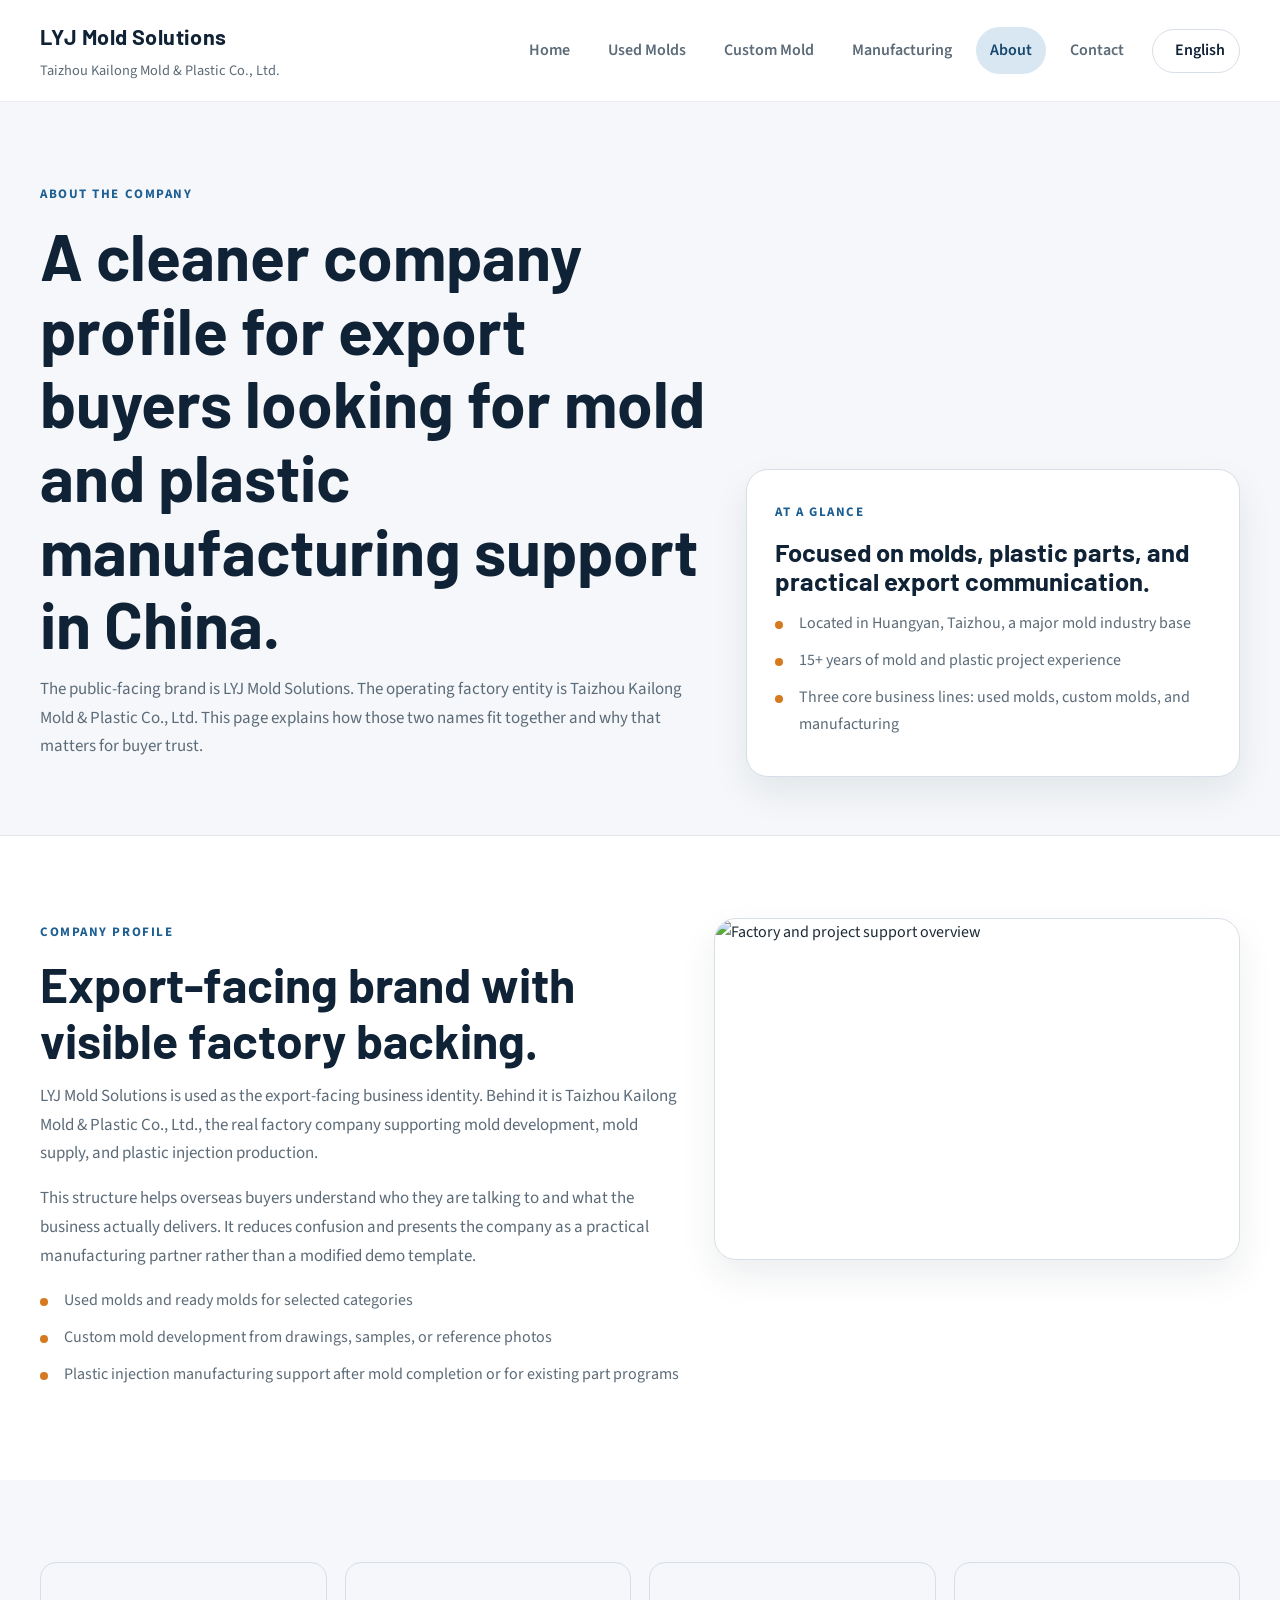
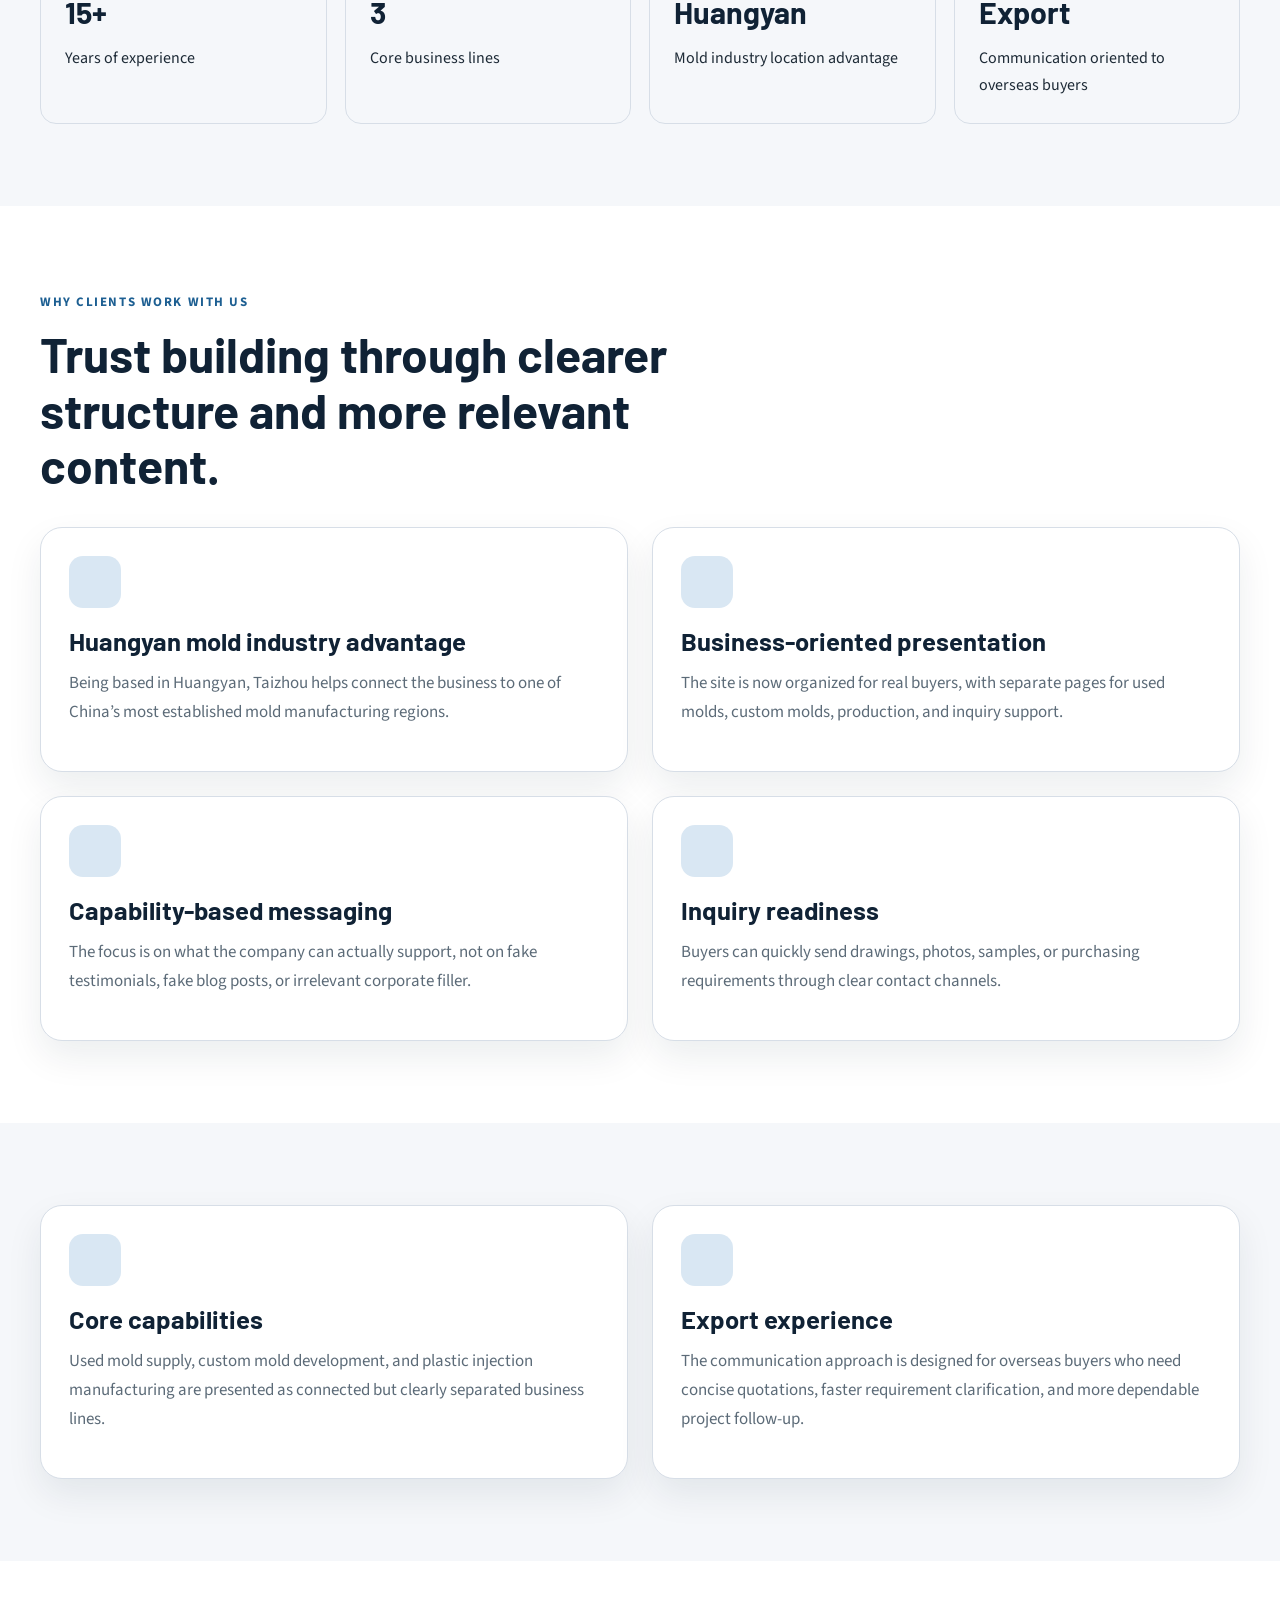
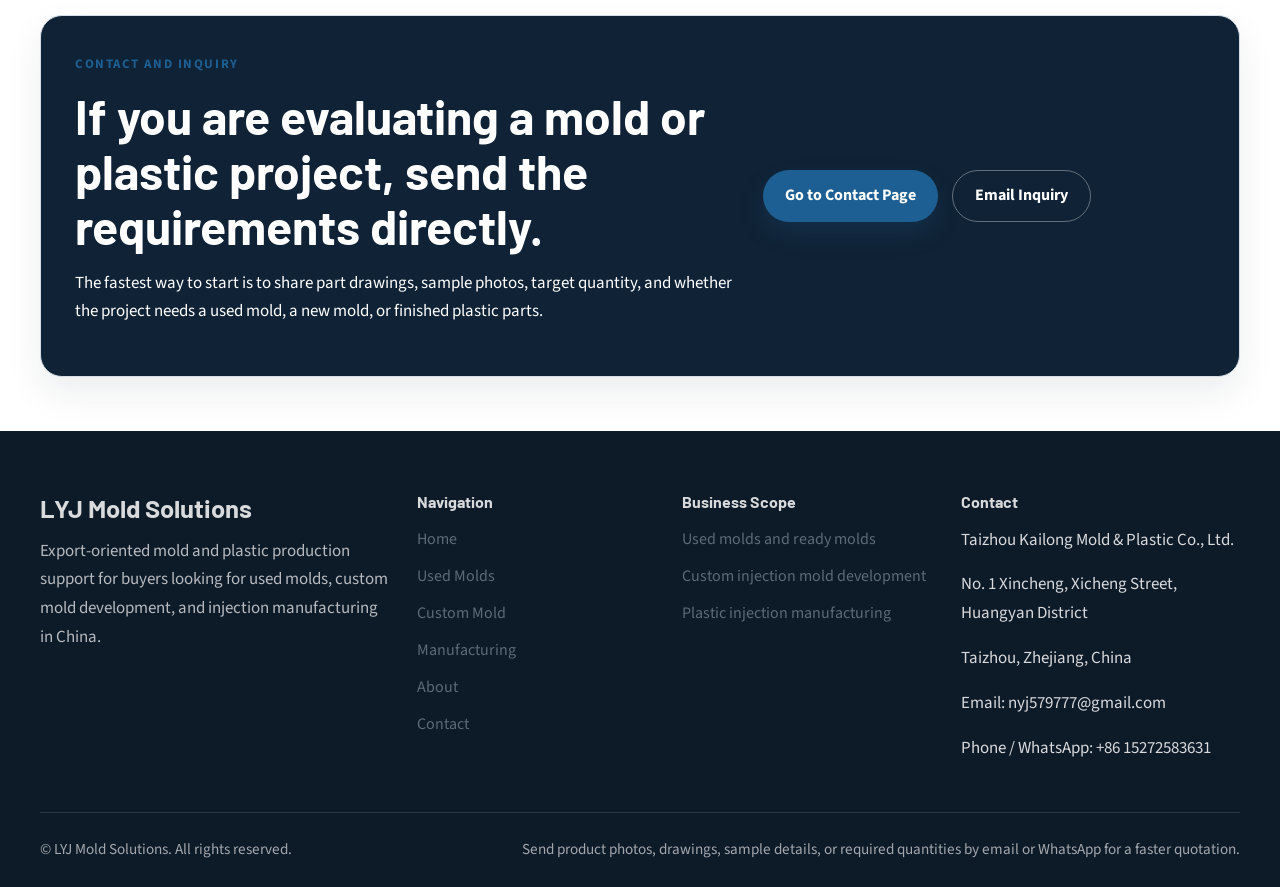
==== about.html @ 481f4b02 "fix after codex:" ====
<!DOCTYPE html>
<html lang="en">
<head>
<meta charset="utf-8">
<meta name="viewport" content="width=device-width, initial-scale=1.0">
<meta name="description" content="About LYJ Mold Solutions and Taizhou Kailong Mold & Plastic Co., Ltd., including factory background, Huangyan location advantage, and export project support.">
<link rel="icon" href="img/favicon.ico">
<link rel="stylesheet" href="css/font-awesome.css">
<link rel="stylesheet" href="css/site.css">
<title>About LYJ Mold Solutions | Factory Profile and Export Capability</title>
</head>
<body>
<div class="site-shell">
  <header class="site-header">
    <div class="site-container site-header__inner">
      <a class="brand" href="index.html">
        <span class="brand__title" data-i18n="brand_title">LYJ Mold Solutions</span>
        <span class="brand__subtitle" data-i18n="brand_subtitle">Taizhou Kailong Mold &amp; Plastic Co., Ltd.</span>
      </a>
      <div class="header-actions">
        <button class="nav-toggle" type="button" data-nav-toggle aria-label="Toggle navigation">
          <i class="fa fa-bars"></i>
        </button>
        <nav class="site-nav" data-nav>
          <a href="index.html" data-nav-link="home" data-i18n="nav_home">Home</a>
          <a href="used-molds.html" data-nav-link="used" data-i18n="nav_used">Used Molds</a>
          <a href="custom-mold.html" data-nav-link="custom" data-i18n="nav_custom">Custom Mold</a>
          <a href="manufacturing.html" data-nav-link="manufacturing" data-i18n="nav_manufacturing">Manufacturing</a>
          <a href="about.html" data-nav-link="about" data-i18n="nav_about">About</a>
          <a href="contact.html" data-nav-link="contact" data-i18n="nav_contact">Contact</a>
        </nav>
        <div class="lang-switcher" data-lang-switcher>
          <button class="lang-switcher__button" type="button" data-lang-button>
            <i class="fa fa-globe"></i>
            <span data-lang-current data-i18n="lang_label">English</span>
          </button>
          <ul class="lang-switcher__menu">
            <li><button type="button" data-set-lang="en" data-i18n="lang_en">English</button></li>
            <li><button type="button" data-set-lang="zh" data-i18n="lang_zh">中文</button></li>
          </ul>
        </div>
      </div>
    </div>
  </header>

  <main>
    <section class="page-hero">
      <div class="site-container page-hero__layout">
        <div>
          <span class="eyebrow" data-i18n="hero_eyebrow">About the company</span>
          <h1 data-i18n="hero_title">A cleaner company profile for export buyers looking for mold and plastic manufacturing support in China.</h1>
          <p data-i18n="hero_text">The public-facing brand is LYJ Mold Solutions. The operating factory entity is Taizhou Kailong Mold &amp; Plastic Co., Ltd. This page explains how those two names fit together and why that matters for buyer trust.</p>
        </div>
        <aside class="page-hero__card">
          <span class="eyebrow" data-i18n="hero_card_eyebrow">At a glance</span>
          <h3 data-i18n="hero_card_title">Focused on molds, plastic parts, and practical export communication.</h3>
          <ul class="detail-list">
            <li data-i18n="hero_card_item_1">Located in Huangyan, Taizhou, a major mold industry base</li>
            <li data-i18n="hero_card_item_2">15+ years of mold and plastic project experience</li>
            <li data-i18n="hero_card_item_3">Three core business lines: used molds, custom molds, and manufacturing</li>
          </ul>
        </aside>
      </div>
    </section>

    <section class="section">
      <div class="site-container">
        <div class="split-layout">
          <div>
            <span class="eyebrow" data-i18n="profile_eyebrow">Company profile</span>
            <h2 data-i18n="profile_title">Export-facing brand with visible factory backing.</h2>
            <p data-i18n="profile_text_1">LYJ Mold Solutions is used as the export-facing business identity. Behind it is Taizhou Kailong Mold &amp; Plastic Co., Ltd., the real factory company supporting mold development, mold supply, and plastic injection production.</p>
            <p data-i18n="profile_text_2">This structure helps overseas buyers understand who they are talking to and what the business actually delivers. It reduces confusion and presents the company as a practical manufacturing partner rather than a modified demo template.</p>
            <ul class="check-list">
              <li data-i18n="profile_item_1">Used molds and ready molds for selected categories</li>
              <li data-i18n="profile_item_2">Custom mold development from drawings, samples, or reference photos</li>
              <li data-i18n="profile_item_3">Plastic injection manufacturing support after mold completion or for existing part programs</li>
            </ul>
          </div>
          <div class="media-panel">
            <img src="img/slides/1.jpg" alt="Factory and project support overview">
          </div>
        </div>
      </div>
    </section>

    <section class="section section-surface">
      <div class="site-container">
        <div class="stats-strip">
          <div class="stat-card">
            <strong data-i18n="stat_1_value">15+</strong>
            <span data-i18n="stat_1_label">Years of experience</span>
          </div>
          <div class="stat-card">
            <strong data-i18n="stat_2_value">3</strong>
            <span data-i18n="stat_2_label">Core business lines</span>
          </div>
          <div class="stat-card">
            <strong data-i18n="stat_3_value">Huangyan</strong>
            <span data-i18n="stat_3_label">Mold industry location advantage</span>
          </div>
          <div class="stat-card">
            <strong data-i18n="stat_4_value">Export</strong>
            <span data-i18n="stat_4_label">Communication oriented to overseas buyers</span>
          </div>
        </div>
      </div>
    </section>

    <section class="section">
      <div class="site-container">
        <div class="section-header">
          <span class="eyebrow" data-i18n="trust_eyebrow">Why clients work with us</span>
          <h2 data-i18n="trust_title">Trust building through clearer structure and more relevant content.</h2>
        </div>
        <div class="card-grid card-grid--two">
          <article class="info-card">
            <div class="info-card__icon"><i class="fa fa-map-marker"></i></div>
            <h3 data-i18n="trust_card_1_title">Huangyan mold industry advantage</h3>
            <p data-i18n="trust_card_1_text">Being based in Huangyan, Taizhou helps connect the business to one of China’s most established mold manufacturing regions.</p>
          </article>
          <article class="info-card">
            <div class="info-card__icon"><i class="fa fa-briefcase"></i></div>
            <h3 data-i18n="trust_card_2_title">Business-oriented presentation</h3>
            <p data-i18n="trust_card_2_text">The site is now organized for real buyers, with separate pages for used molds, custom molds, production, and inquiry support.</p>
          </article>
          <article class="info-card">
            <div class="info-card__icon"><i class="fa fa-check-circle-o"></i></div>
            <h3 data-i18n="trust_card_3_title">Capability-based messaging</h3>
            <p data-i18n="trust_card_3_text">The focus is on what the company can actually support, not on fake testimonials, fake blog posts, or irrelevant corporate filler.</p>
          </article>
          <article class="info-card">
            <div class="info-card__icon"><i class="fa fa-envelope-o"></i></div>
            <h3 data-i18n="trust_card_4_title">Inquiry readiness</h3>
            <p data-i18n="trust_card_4_text">Buyers can quickly send drawings, photos, samples, or purchasing requirements through clear contact channels.</p>
          </article>
        </div>
      </div>
    </section>

    <section class="section section-surface">
      <div class="site-container">
        <div class="card-grid card-grid--two">
          <article class="feature-card">
            <div class="feature-card__icon"><i class="fa fa-cubes"></i></div>
            <h3 data-i18n="capability_card_1_title">Core capabilities</h3>
            <p data-i18n="capability_card_1_text">Used mold supply, custom mold development, and plastic injection manufacturing are presented as connected but clearly separated business lines.</p>
          </article>
          <article class="feature-card">
            <div class="feature-card__icon"><i class="fa fa-globe"></i></div>
            <h3 data-i18n="capability_card_2_title">Export experience</h3>
            <p data-i18n="capability_card_2_text">The communication approach is designed for overseas buyers who need concise quotations, faster requirement clarification, and more dependable project follow-up.</p>
          </article>
        </div>
      </div>
    </section>

    <section class="section section-tight">
      <div class="site-container">
        <div class="cta-band">
          <div>
            <span class="eyebrow" data-i18n="cta_eyebrow">Contact and inquiry</span>
            <h2 data-i18n="cta_title">If you are evaluating a mold or plastic project, send the requirements directly.</h2>
            <p data-i18n="cta_text">The fastest way to start is to share part drawings, sample photos, target quantity, and whether the project needs a used mold, a new mold, or finished plastic parts.</p>
          </div>
          <div>
            <div class="button-row">
              <a class="btn-main" href="contact.html" data-i18n="cta_button_main">Go to Contact Page</a>
              <a class="btn-secondary" href="mailto:nyj579777@gmail.com" data-i18n="cta_button_secondary">Email Inquiry</a>
            </div>
          </div>
        </div>
      </div>
    </section>
  </main>

  <footer class="footer">
    <div class="site-container">
      <div class="footer-grid">
        <div class="footer-brand">
          <h3 data-i18n="brand_title">LYJ Mold Solutions</h3>
          <p data-i18n="footer_brand_text">Export-oriented mold and plastic production support for buyers looking for used molds, custom mold development, and injection manufacturing in China.</p>
        </div>
        <div>
          <h4 data-i18n="footer_nav_title">Navigation</h4>
          <ul class="footer-links">
            <li><a href="index.html" data-i18n="nav_home">Home</a></li>
            <li><a href="used-molds.html" data-i18n="nav_used">Used Molds</a></li>
            <li><a href="custom-mold.html" data-i18n="nav_custom">Custom Mold</a></li>
            <li><a href="manufacturing.html" data-i18n="nav_manufacturing">Manufacturing</a></li>
            <li><a href="about.html" data-i18n="nav_about">About</a></li>
            <li><a href="contact.html" data-i18n="nav_contact">Contact</a></li>
          </ul>
        </div>
        <div>
          <h4 data-i18n="footer_scope_title">Business Scope</h4>
          <ul class="footer-links">
            <li data-i18n="footer_scope_1">Used molds and ready molds</li>
            <li data-i18n="footer_scope_2">Custom injection mold development</li>
            <li data-i18n="footer_scope_3">Plastic injection manufacturing</li>
          </ul>
        </div>
        <div>
          <h4 data-i18n="footer_contact_title">Contact</h4>
          <p data-i18n="footer_company_name">Taizhou Kailong Mold &amp; Plastic Co., Ltd.</p>
          <p data-i18n="footer_address_line1">No. 1 Xincheng, Xicheng Street, Huangyan District</p>
          <p data-i18n="footer_address_line2">Taizhou, Zhejiang, China</p>
          <p><span data-i18n="footer_email_label">Email</span>: <a href="mailto:nyj579777@gmail.com">nyj579777@gmail.com</a></p>
          <p><span data-i18n="footer_phone_label">Phone / WhatsApp</span>: <a href="https://wa.me/8615272583631" target="_blank" rel="noopener">+86 15272583631</a></p>
        </div>
      </div>
      <div class="footer-bar">
        <div data-i18n="footer_copy">© LYJ Mold Solutions. All rights reserved.</div>
        <div data-i18n="footer_action_text">Send product photos, drawings, sample details, or required quantities by email or WhatsApp for a faster quotation.</div>
      </div>
    </div>
  </footer>
</div>

<script>
window.sitePage = "about";
window.pageMeta = {
  en: {
    title: "About LYJ Mold Solutions | Factory Profile and Export Capability",
    description: "About LYJ Mold Solutions and Taizhou Kailong Mold & Plastic Co., Ltd., including factory background, Huangyan location advantage, and export project support."
  },
  zh: {
    title: "关于 LYJ Mold Solutions | 工厂背景与出口能力",
    description: "了解 LYJ Mold Solutions 与台州凯隆模具塑料有限公司，包括工厂背景、黄岩区位优势与出口项目支持。"
  }
};
window.pageTranslations = {
  en: {
    hero_eyebrow: "About the company",
    hero_title: "A cleaner company profile for export buyers looking for mold and plastic manufacturing support in China.",
    hero_text: "The public-facing brand is LYJ Mold Solutions. The operating factory entity is Taizhou Kailong Mold & Plastic Co., Ltd. This page explains how those two names fit together and why that matters for buyer trust.",
    hero_card_eyebrow: "At a glance",
    hero_card_title: "Focused on molds, plastic parts, and practical export communication.",
    hero_card_item_1: "Located in Huangyan, Taizhou, a major mold industry base",
    hero_card_item_2: "15+ years of mold and plastic project experience",
    hero_card_item_3: "Three core business lines: used molds, custom molds, and manufacturing",
    profile_eyebrow: "Company profile",
    profile_title: "Export-facing brand with visible factory backing.",
    profile_text_1: "LYJ Mold Solutions is used as the export-facing business identity. Behind it is Taizhou Kailong Mold & Plastic Co., Ltd., the real factory company supporting mold development, mold supply, and plastic injection production.",
    profile_text_2: "This structure helps overseas buyers understand who they are talking to and what the business actually delivers. It reduces confusion and presents the company as a practical manufacturing partner rather than a modified demo template.",
    profile_item_1: "Used molds and ready molds for selected categories",
    profile_item_2: "Custom mold development from drawings, samples, or reference photos",
    profile_item_3: "Plastic injection manufacturing support after mold completion or for existing part programs",
    stat_1_value: "15+",
    stat_1_label: "Years of experience",
    stat_2_value: "3",
    stat_2_label: "Core business lines",
    stat_3_value: "Huangyan",
    stat_3_label: "Mold industry location advantage",
    stat_4_value: "Export",
    stat_4_label: "Communication oriented to overseas buyers",
    trust_eyebrow: "Why clients work with us",
    trust_title: "Trust building through clearer structure and more relevant content.",
    trust_card_1_title: "Huangyan mold industry advantage",
    trust_card_1_text: "Being based in Huangyan, Taizhou helps connect the business to one of China’s most established mold manufacturing regions.",
    trust_card_2_title: "Business-oriented presentation",
    trust_card_2_text: "The site is now organized for real buyers, with separate pages for used molds, custom molds, production, and inquiry support.",
    trust_card_3_title: "Capability-based messaging",
    trust_card_3_text: "The focus is on what the company can actually support, not on fake testimonials, fake blog posts, or irrelevant corporate filler.",
    trust_card_4_title: "Inquiry readiness",
    trust_card_4_text: "Buyers can quickly send drawings, photos, samples, or purchasing requirements through clear contact channels.",
    capability_card_1_title: "Core capabilities",
    capability_card_1_text: "Used mold supply, custom mold development, and plastic injection manufacturing are presented as connected but clearly separated business lines.",
    capability_card_2_title: "Export experience",
    capability_card_2_text: "The communication approach is designed for overseas buyers who need concise quotations, faster requirement clarification, and more dependable project follow-up.",
    cta_eyebrow: "Contact and inquiry",
    cta_title: "If you are evaluating a mold or plastic project, send the requirements directly.",
    cta_text: "The fastest way to start is to share part drawings, sample photos, target quantity, and whether the project needs a used mold, a new mold, or finished plastic parts.",
    cta_button_main: "Go to Contact Page",
    cta_button_secondary: "Email Inquiry"
  },
  zh: {
    hero_eyebrow: "关于公司",
    hero_title: "面向寻找中国模具与塑料制造合作方的海外买家，提供更清晰可信的公司介绍。",
    hero_text: "对外展示品牌为 LYJ Mold Solutions，实际工厂实体为台州凯隆模具塑料有限公司。本页说明两者之间的关系，以及这对买家信任意味着什么。",
    hero_card_eyebrow: "快速了解",
    hero_card_title: "专注模具、塑料件与务实的出口沟通。",
    hero_card_item_1: "位于台州黄岩，属于中国重要模具产业基地",
    hero_card_item_2: "拥有 15 年以上模具与塑料项目经验",
    hero_card_item_3: "三条核心业务线：二手模具、定制模具与注塑生产",
    profile_eyebrow: "公司概况",
    profile_title: "面向出口客户的品牌表达，背后有清晰工厂支撑。",
    profile_text_1: "LYJ Mold Solutions 作为面向海外客户的业务品牌使用，背后由台州凯隆模具塑料有限公司提供实际工厂支持，覆盖模具开发、模具供应与塑料注塑生产。",
    profile_text_2: "这样的结构有助于海外客户明确沟通对象和实际交付能力，减少混乱，也让公司更像务实制造合作方，而不是修改后的旧模板网站。",
    profile_item_1: "可提供部分分类的二手模具与现成模具",
    profile_item_2: "支持根据图纸、样品或参考图片开发定制模具",
    profile_item_3: "支持模具完成后的注塑生产，或现有塑料件项目生产协作",
    stat_1_value: "15+",
    stat_1_label: "行业经验",
    stat_2_value: "3",
    stat_2_label: "核心业务线",
    stat_3_value: "黄岩",
    stat_3_label: "模具产业区位优势",
    stat_4_value: "出口",
    stat_4_label: "面向海外买家的沟通方式",
    trust_eyebrow: "客户合作原因",
    trust_title: "通过更清晰的结构与更相关的内容建立信任。",
    trust_card_1_title: "黄岩模具产业优势",
    trust_card_1_text: "位于台州黄岩，有助于依托中国成熟模具产业资源开展项目。",
    trust_card_2_title: "更符合商务需求的网站结构",
    trust_card_2_text: "网站已按真实买家需求重组，分别展示二手模具、定制模具、生产支持和询盘方式。",
    trust_card_3_title: "围绕能力表达",
    trust_card_3_text: "重点展示公司真实可支持的内容，不再使用虚假评价、假新闻或无关模板信息。",
    trust_card_4_title: "便于直接询盘",
    trust_card_4_text: "买家可以通过清晰联系方式直接发送图纸、图片、样品或采购要求。",
    capability_card_1_title: "核心能力",
    capability_card_1_text: "二手模具供应、定制模具开发和塑料注塑生产三条业务线既相关联，又有明确区分。",
    capability_card_2_title: "出口项目经验",
    capability_card_2_text: "沟通方式更适合需要简洁报价、快速确认需求和持续跟进的海外买家。",
    cta_eyebrow: "联系与询盘",
    cta_title: "如果您正在评估模具或塑料项目，可直接发送需求。",
    cta_text: "最快的开始方式是发送产品图纸、样品图片、目标数量，以及您需要的是二手模具、新模具还是成品塑料件。",
    cta_button_main: "进入联系页面",
    cta_button_secondary: "邮件询盘"
  }
};
</script>
<script src="js/site.js"></script>
</body>
</html>
---- css/site.css ----
@import url('https://fonts.googleapis.com/css2?family=Barlow:wght@500;600;700&family=Source+Sans+3:wght@400;500;600&display=swap');

:root {
  --bg: #ffffff;
  --surface: #f5f7fa;
  --surface-strong: #e9eef4;
  --border: #d7dee7;
  --text: #1d2a36;
  --muted: #5c6b78;
  --heading: #102235;
  --accent: #1d5f92;
  --accent-dark: #15466b;
  --accent-soft: #d9e7f3;
  --warning: #d67a1f;
  --shadow: 0 16px 36px rgba(16, 34, 53, 0.08);
  --radius-lg: 22px;
  --radius-md: 16px;
  --radius-sm: 10px;
  --container: 1200px;
  --section-space: 82px;
}

*,
*::before,
*::after {
  box-sizing: border-box;
}

html {
  scroll-behavior: smooth;
}

body {
  margin: 0;
  font-family: "Source Sans 3", "Segoe UI", sans-serif;
  color: var(--text);
  background: var(--bg);
  line-height: 1.7;
}

img {
  max-width: 100%;
  display: block;
}

a {
  color: inherit;
  text-decoration: none;
}

button,
input,
textarea {
  font: inherit;
}

.site-shell {
  min-height: 100vh;
}

.site-container {
  width: min(calc(100% - 40px), var(--container));
  margin: 0 auto;
}

.section {
  padding: var(--section-space) 0;
}

.section-tight {
  padding: 54px 0;
}

.section-surface {
  background: var(--surface);
}

.section-header {
  max-width: 700px;
  margin-bottom: 34px;
}

.eyebrow {
  display: inline-block;
  margin-bottom: 14px;
  color: var(--accent);
  font-size: 13px;
  font-weight: 700;
  letter-spacing: 0.12em;
  text-transform: uppercase;
}

h1,
h2,
h3,
h4 {
  margin: 0 0 14px;
  font-family: "Barlow", "Segoe UI", sans-serif;
  color: var(--heading);
  line-height: 1.15;
}

h1 {
  font-size: clamp(2.5rem, 5vw, 4.4rem);
}

h2 {
  font-size: clamp(2rem, 4vw, 3rem);
}

h3 {
  font-size: clamp(1.35rem, 2vw, 1.8rem);
}

p {
  margin: 0 0 16px;
  color: var(--muted);
  font-size: 1.06rem;
}

ul,
ol {
  margin: 0;
  padding-left: 20px;
  color: var(--muted);
}

.site-header {
  position: sticky;
  top: 0;
  z-index: 40;
  background: rgba(255, 255, 255, 0.96);
  border-bottom: 1px solid rgba(16, 34, 53, 0.08);
  backdrop-filter: blur(12px);
}

.site-header__inner {
  display: flex;
  align-items: center;
  justify-content: space-between;
  gap: 24px;
  padding: 18px 0;
}

.brand {
  display: flex;
  flex-direction: column;
  gap: 4px;
  min-width: 0;
}

.brand__title {
  font-family: "Barlow", "Segoe UI", sans-serif;
  color: var(--heading);
  font-size: 1.35rem;
  font-weight: 700;
  letter-spacing: 0.02em;
}

.brand__subtitle {
  color: var(--muted);
  font-size: 0.9rem;
}

.header-actions {
  display: flex;
  align-items: center;
  gap: 14px;
  flex-wrap: wrap;
}

.nav-toggle {
  display: none;
  align-items: center;
  justify-content: center;
  width: 46px;
  height: 46px;
  border: 1px solid var(--border);
  border-radius: 50%;
  background: #fff;
  color: var(--heading);
}

.site-nav {
  display: flex;
  align-items: center;
  gap: 10px;
  flex-wrap: wrap;
  justify-content: flex-end;
}

.site-nav a {
  padding: 10px 14px;
  border-radius: 999px;
  color: var(--muted);
  font-weight: 600;
  transition: color 0.2s ease, background 0.2s ease;
}

.site-nav a:hover,
.site-nav a.is-active {
  background: var(--accent-soft);
  color: var(--accent-dark);
}

.lang-switcher {
  position: relative;
}

.lang-switcher__button {
  display: inline-flex;
  align-items: center;
  gap: 8px;
  height: 44px;
  padding: 0 14px;
  border: 1px solid var(--border);
  border-radius: 999px;
  background: #fff;
  color: var(--heading);
  font-weight: 600;
}

.lang-switcher__menu {
  position: absolute;
  top: calc(100% + 10px);
  right: 0;
  min-width: 140px;
  padding: 10px;
  margin: 0;
  list-style: none;
  background: #fff;
  border: 1px solid var(--border);
  border-radius: 14px;
  box-shadow: var(--shadow);
  display: none;
}

.lang-switcher.is-open .lang-switcher__menu {
  display: block;
}

.lang-switcher__menu button {
  width: 100%;
  padding: 10px 12px;
  border: 0;
  border-radius: 10px;
  background: transparent;
  text-align: left;
  color: var(--muted);
}

.lang-switcher__menu button:hover {
  background: var(--surface);
  color: var(--heading);
}

.button-row {
  display: flex;
  flex-wrap: wrap;
  gap: 14px;
}

.btn-main,
.btn-secondary,
.btn-text {
  display: inline-flex;
  align-items: center;
  justify-content: center;
  gap: 10px;
  min-height: 52px;
  padding: 0 22px;
  border-radius: 999px;
  font-weight: 700;
  transition: transform 0.18s ease, box-shadow 0.18s ease, background 0.18s ease, color 0.18s ease;
}

.btn-main {
  background: var(--accent);
  color: #fff;
  box-shadow: 0 12px 24px rgba(29, 95, 146, 0.2);
}

.btn-main:hover {
  background: var(--accent-dark);
  color: #fff;
  transform: translateY(-1px);
}

.btn-secondary {
  border: 1px solid var(--border);
  background: #fff;
  color: var(--heading);
}

.btn-secondary:hover {
  border-color: var(--accent);
  color: var(--accent);
}

.btn-text {
  padding-left: 0;
  padding-right: 0;
  min-height: auto;
  color: var(--accent);
}

.hero {
  padding: 90px 0 82px;
  border-bottom: 1px solid rgba(16, 34, 53, 0.08);
}

.hero--image {
  position: relative;
  background: url("../img/slides/2.jpg") center/cover no-repeat;
  color: #fff;
}

.hero--image::before {
  content: "";
  position: absolute;
  inset: 0;
  background: rgba(16, 34, 53, 0.58);
}

.hero--image > .site-container {
  position: relative;
  z-index: 1;
}

.hero--image h1,
.hero--image p,
.hero--image .hero-stat strong,
.hero--image .hero-stat span {
  color: #fff;
}

.hero-grid {
  display: grid;
  grid-template-columns: minmax(0, 1.3fr) minmax(320px, 0.85fr);
  gap: 42px;
  align-items: center;
}

.hero-copy p {
  max-width: 660px;
  font-size: 1.15rem;
}

.hero-panel {
  padding: 28px;
  border-radius: var(--radius-lg);
  background: rgba(255, 255, 255, 0.94);
  color: var(--text);
  box-shadow: var(--shadow);
}

.hero--image .hero-panel p,
.hero--image .hero-panel li,
.hero--image .hero-panel strong,
.hero--image .hero-panel h3 {
  color: var(--text);
}

.hero-stat-grid {
  display: grid;
  grid-template-columns: repeat(3, minmax(0, 1fr));
  gap: 14px;
  margin-top: 28px;
}

.hero-stat {
  padding: 18px;
  border: 1px solid rgba(255, 255, 255, 0.18);
  border-radius: var(--radius-md);
  background: rgba(255, 255, 255, 0.08);
}

.hero-stat strong {
  display: block;
  margin-bottom: 4px;
  font-family: "Barlow", "Segoe UI", sans-serif;
  font-size: 1.55rem;
}

.hero-stat span {
  font-size: 0.95rem;
}

.page-hero {
  padding: 78px 0 58px;
  background: var(--surface);
  border-bottom: 1px solid rgba(16, 34, 53, 0.08);
}

.page-hero__layout {
  display: grid;
  grid-template-columns: minmax(0, 1.15fr) minmax(300px, 0.85fr);
  gap: 38px;
  align-items: end;
}

.page-hero__card {
  padding: 28px;
  border: 1px solid var(--border);
  border-radius: var(--radius-lg);
  background: #fff;
  box-shadow: var(--shadow);
}

.page-hero__card ul {
  margin-top: 14px;
}

.card-grid {
  display: grid;
  gap: 24px;
}

.card-grid--three {
  grid-template-columns: repeat(3, minmax(0, 1fr));
}

.card-grid--two {
  grid-template-columns: repeat(2, minmax(0, 1fr));
}

.info-card,
.feature-card,
.contact-card,
.mini-card,
.category-card,
.gallery-card,
.cta-band,
.timeline-card {
  border: 1px solid var(--border);
  border-radius: var(--radius-lg);
  background: #fff;
  box-shadow: var(--shadow);
}

.info-card,
.feature-card,
.contact-card,
.mini-card,
.timeline-card {
  padding: 28px;
}

.category-card {
  padding: 24px;
}

.gallery-card {
  overflow: hidden;
}

.gallery-card img {
  width: 100%;
  aspect-ratio: 4 / 3;
  object-fit: cover;
}

.gallery-card__body {
  padding: 18px 20px 20px;
}

.info-card__icon,
.feature-card__icon,
.contact-card__icon,
.mini-card__icon {
  display: inline-flex;
  align-items: center;
  justify-content: center;
  width: 52px;
  height: 52px;
  margin-bottom: 18px;
  border-radius: 14px;
  background: var(--accent-soft);
  color: var(--accent);
  font-size: 1.2rem;
}

.kicker-list,
.check-list,
.detail-list,
.contact-list {
  list-style: none;
  padding: 0;
}

.kicker-list li,
.check-list li,
.detail-list li,
.contact-list li {
  position: relative;
  padding-left: 24px;
  margin-bottom: 10px;
}

.kicker-list li::before,
.check-list li::before,
.detail-list li::before,
.contact-list li::before {
  content: "";
  position: absolute;
  left: 0;
  top: 11px;
  width: 8px;
  height: 8px;
  border-radius: 50%;
  background: var(--warning);
}

.split-layout {
  display: grid;
  grid-template-columns: minmax(0, 1.1fr) minmax(300px, 0.9fr);
  gap: 30px;
  align-items: start;
}

.split-layout--reverse {
  grid-template-columns: minmax(300px, 0.9fr) minmax(0, 1.1fr);
}

.media-panel {
  overflow: hidden;
  border-radius: var(--radius-lg);
  border: 1px solid var(--border);
  box-shadow: var(--shadow);
}

.media-panel img {
  width: 100%;
  height: 100%;
  min-height: 340px;
  object-fit: cover;
}

.stats-strip {
  display: grid;
  grid-template-columns: repeat(4, minmax(0, 1fr));
  gap: 18px;
}

.stat-card {
  padding: 24px;
  border-radius: var(--radius-md);
  background: var(--surface);
  border: 1px solid var(--border);
}

.stat-card strong {
  display: block;
  margin-bottom: 6px;
  font-family: "Barlow", "Segoe UI", sans-serif;
  color: var(--heading);
  font-size: 1.9rem;
}

.filters {
  display: flex;
  flex-wrap: wrap;
  gap: 12px;
  margin-bottom: 26px;
}

.filter-button {
  padding: 11px 16px;
  border: 1px solid var(--border);
  border-radius: 999px;
  background: #fff;
  color: var(--muted);
  font-weight: 700;
}

.filter-button.is-active,
.filter-button:hover {
  background: var(--accent);
  border-color: var(--accent);
  color: #fff;
}

.category-grid {
  display: grid;
  gap: 24px;
}

.category-grid--three {
  grid-template-columns: repeat(3, minmax(0, 1fr));
}

.category-card__top {
  display: flex;
  align-items: baseline;
  justify-content: space-between;
  gap: 12px;
  margin-bottom: 16px;
}

.category-count {
  color: var(--accent);
  font-weight: 700;
}

.category-thumbs {
  display: grid;
  grid-template-columns: repeat(2, minmax(0, 1fr));
  gap: 12px;
  margin-top: 18px;
}

.category-thumbs img {
  width: 100%;
  aspect-ratio: 1 / 1;
  object-fit: cover;
  border-radius: 12px;
}

.preview-grid {
  display: grid;
  grid-template-columns: repeat(3, minmax(0, 1fr));
  gap: 22px;
}

.preview-grid [data-filter-group] {
  display: block;
}

.process-grid {
  display: grid;
  grid-template-columns: repeat(3, minmax(0, 1fr));
  gap: 20px;
}

.process-step {
  padding: 24px;
  border: 1px solid var(--border);
  border-radius: var(--radius-lg);
  background: #fff;
  box-shadow: var(--shadow);
}

.process-step__number {
  display: inline-flex;
  align-items: center;
  justify-content: center;
  width: 38px;
  height: 38px;
  margin-bottom: 18px;
  border-radius: 50%;
  background: var(--accent-soft);
  color: var(--accent);
  font-family: "Barlow", "Segoe UI", sans-serif;
  font-weight: 700;
}

.cta-band {
  display: grid;
  grid-template-columns: minmax(0, 1.2fr) minmax(280px, 0.8fr);
  gap: 24px;
  align-items: center;
  padding: 34px;
  background: #102235;
}

.cta-band h2,
.cta-band p,
.cta-band li {
  color: #fff;
}

.cta-band .btn-secondary {
  border-color: rgba(255, 255, 255, 0.35);
  background: transparent;
  color: #fff;
}

.cta-band .btn-secondary:hover {
  border-color: #fff;
  background: rgba(255, 255, 255, 0.08);
}

.footer {
  padding: 62px 0 24px;
  background: #0d1a28;
  color: rgba(255, 255, 255, 0.84);
}

.footer h3,
.footer h4,
.footer p,
.footer a,
.footer li {
  color: inherit;
}

.footer-grid {
  display: grid;
  grid-template-columns: 1.25fr 0.85fr 0.9fr 1fr;
  gap: 28px;
}

.footer-brand p {
  color: rgba(255, 255, 255, 0.7);
}

.footer-links {
  list-style: none;
  padding: 0;
}

.footer-links li {
  margin-bottom: 10px;
}

.footer-bar {
  display: flex;
  justify-content: space-between;
  gap: 18px;
  padding-top: 24px;
  margin-top: 34px;
  border-top: 1px solid rgba(255, 255, 255, 0.12);
  color: rgba(255, 255, 255, 0.62);
  font-size: 0.95rem;
}

.note-box {
  padding: 20px 22px;
  border-left: 4px solid var(--warning);
  border-radius: 0 var(--radius-md) var(--radius-md) 0;
  background: #fff9f1;
  color: #6d542f;
}

.contact-panel {
  display: grid;
  grid-template-columns: minmax(0, 0.95fr) minmax(0, 1.05fr);
  gap: 24px;
}

.contact-line {
  display: flex;
  align-items: flex-start;
  gap: 14px;
  margin-bottom: 18px;
}

.contact-line i {
  margin-top: 4px;
  color: var(--accent);
}

.utility-hide {
  display: none !important;
}

@media (max-width: 1080px) {
  .hero-grid,
  .page-hero__layout,
  .split-layout,
  .split-layout--reverse,
  .cta-band,
  .footer-grid,
  .contact-panel {
    grid-template-columns: 1fr;
  }

  .card-grid--three,
  .category-grid--three,
  .preview-grid,
  .process-grid,
  .stats-strip {
    grid-template-columns: repeat(2, minmax(0, 1fr));
  }
}

@media (max-width: 860px) {
  .site-header__inner {
    align-items: flex-start;
    flex-wrap: wrap;
  }

  .header-actions {
    width: 100%;
    justify-content: space-between;
  }

  .nav-toggle {
    display: inline-flex;
  }

  .site-nav {
    width: 100%;
    display: none;
    flex-direction: column;
    align-items: stretch;
    gap: 8px;
    padding-top: 10px;
  }

  .site-nav.is-open {
    display: flex;
  }

  .site-nav a {
    border-radius: 14px;
  }

  .hero {
    padding: 70px 0 64px;
  }

  .hero-stat-grid,
  .card-grid--two,
  .card-grid--three,
  .category-grid--three,
  .preview-grid,
  .process-grid,
  .stats-strip {
    grid-template-columns: 1fr;
  }
}

@media (max-width: 560px) {
  :root {
    --section-space: 64px;
  }

  .site-container {
    width: min(calc(100% - 28px), var(--container));
  }

  .hero-panel,
  .info-card,
  .feature-card,
  .contact-card,
  .mini-card,
  .category-card,
  .process-step,
  .timeline-card,
  .page-hero__card,
  .cta-band {
    padding: 22px;
  }

  .footer-bar {
    flex-direction: column;
  }

  .button-row {
    flex-direction: column;
  }

  .btn-main,
  .btn-secondary {
    width: 100%;
  }
}
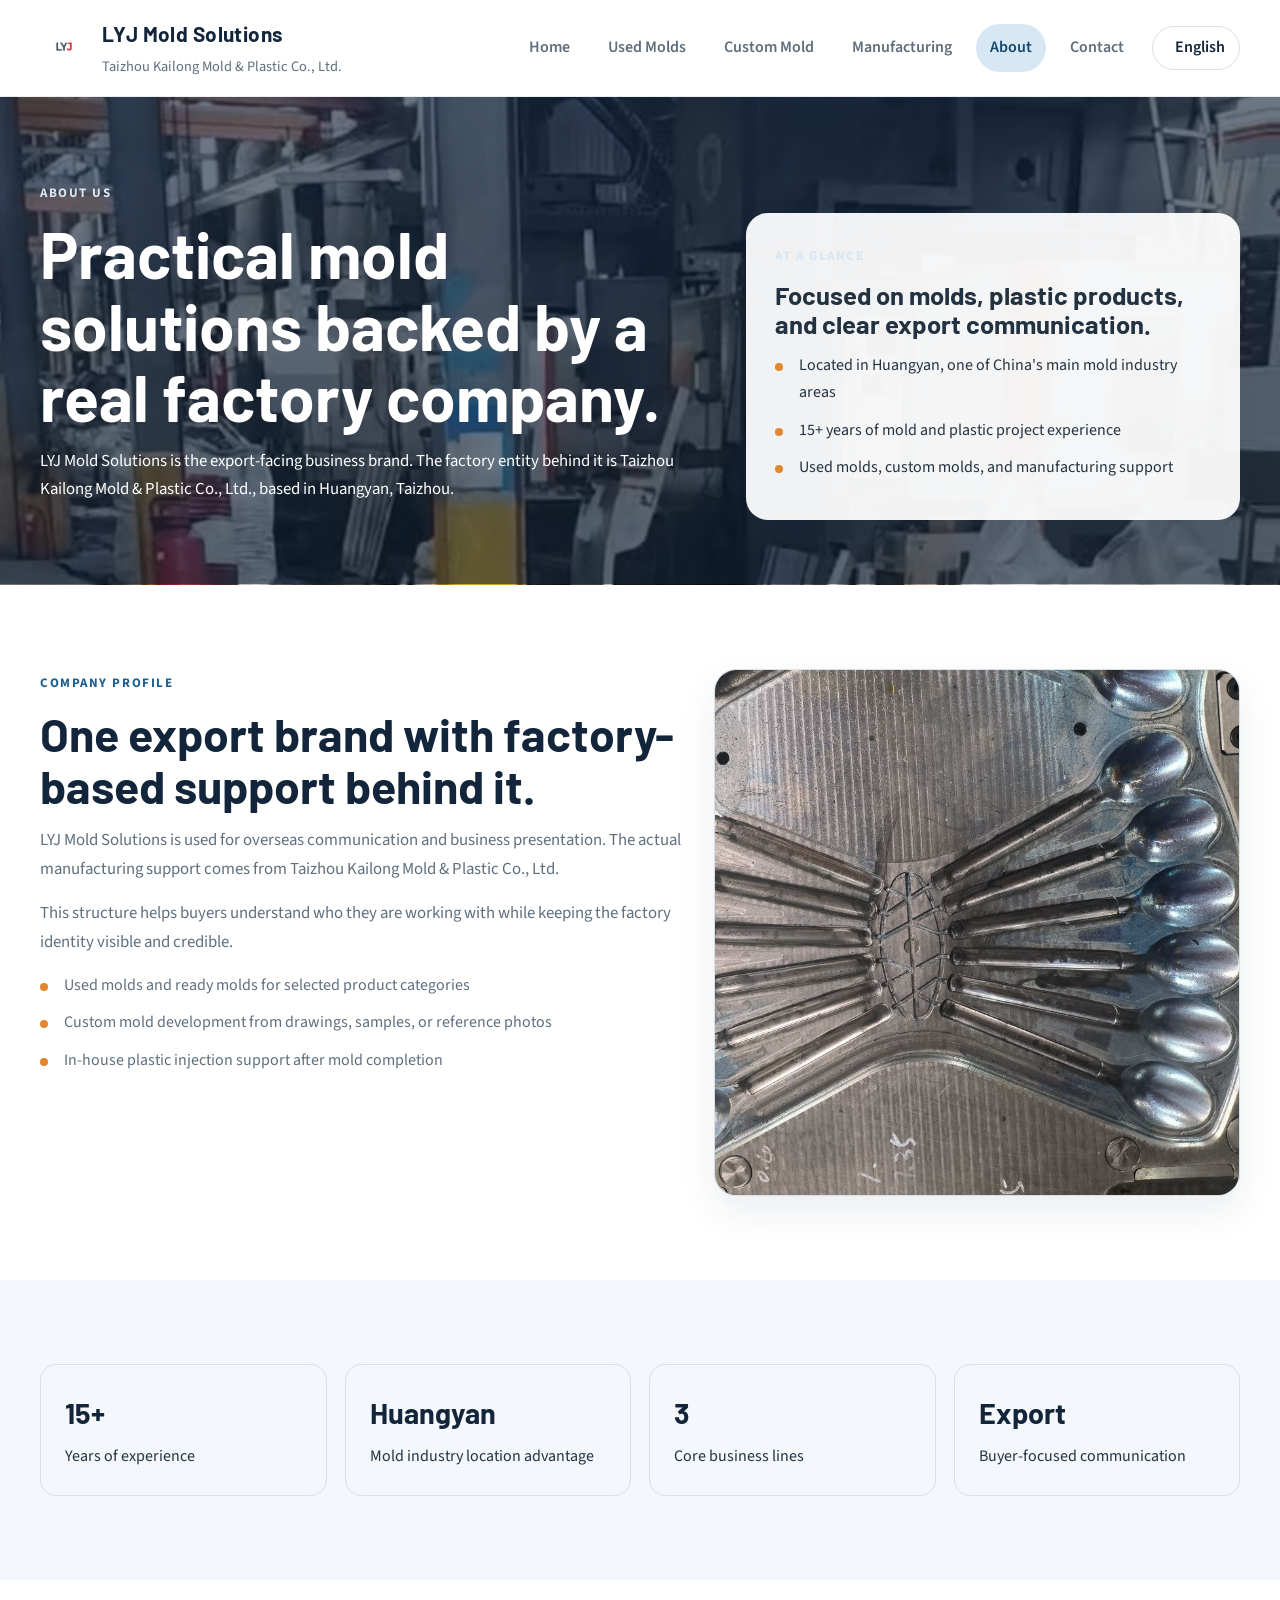
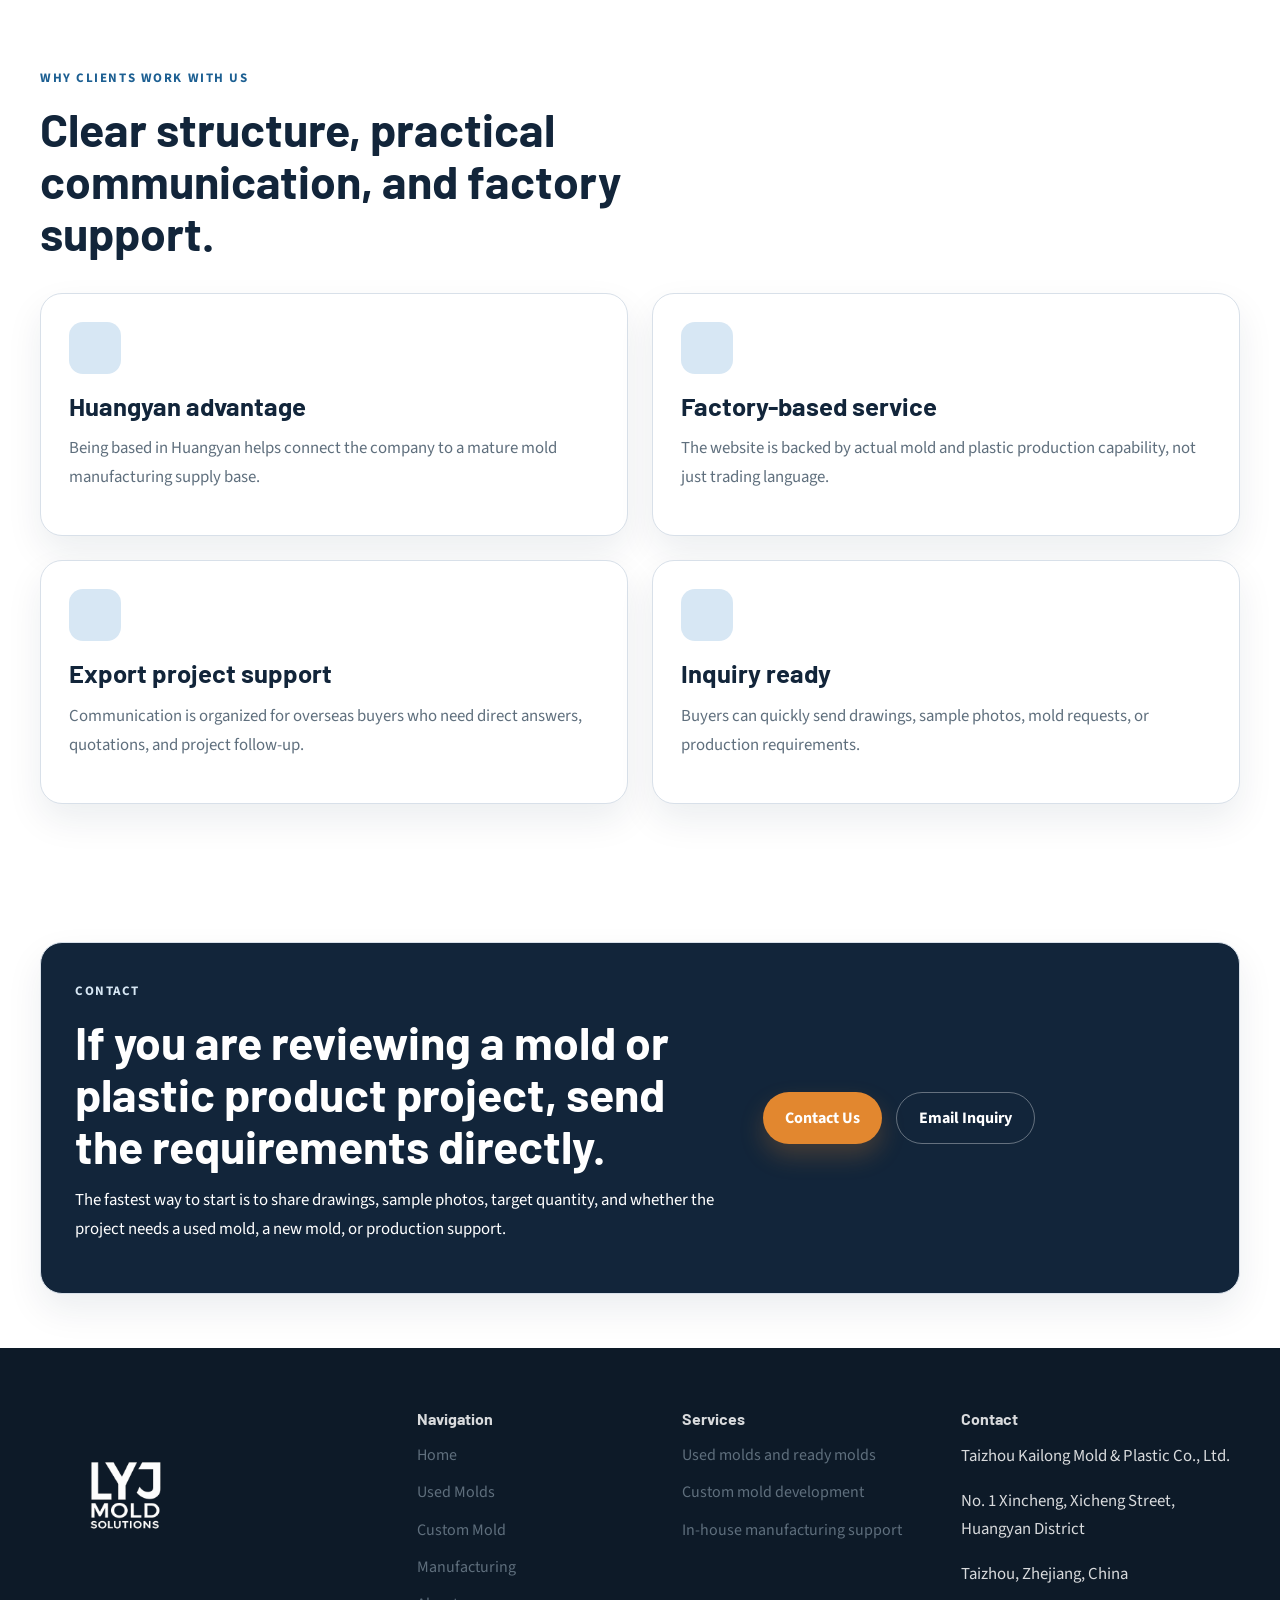
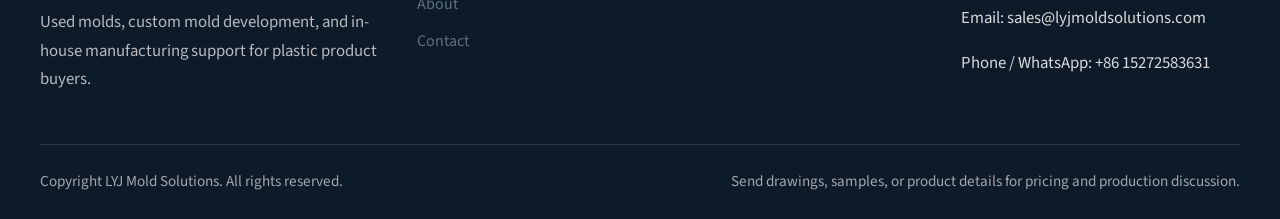
==== commit a8c6f005: "fix ver2.0" ====
--- a/about.html
+++ b/about.html
@@ -4,18 +4,21 @@
 <meta charset="utf-8">
 <meta name="viewport" content="width=device-width, initial-scale=1.0">
 <meta name="description" content="About LYJ Mold Solutions and Taizhou Kailong Mold & Plastic Co., Ltd., including factory background, Huangyan location advantage, and export project support.">
-<link rel="icon" href="img/favicon.ico">
+<link rel="icon" href="" data-site-favicon>
 <link rel="stylesheet" href="css/font-awesome.css">
 <link rel="stylesheet" href="css/site.css">
-<title>About LYJ Mold Solutions | Factory Profile and Export Capability</title>
+<title>About | LYJ Mold Solutions</title>
 </head>
 <body>
 <div class="site-shell">
   <header class="site-header">
     <div class="site-container site-header__inner">
-      <a class="brand" href="index.html">
-        <span class="brand__title" data-i18n="brand_title">LYJ Mold Solutions</span>
-        <span class="brand__subtitle" data-i18n="brand_subtitle">Taizhou Kailong Mold &amp; Plastic Co., Ltd.</span>
+      <a class="brand" href="index.html" aria-label="LYJ Mold Solutions">
+        <img class="brand__logo" data-site-logo-icon alt="LYJ Mold Solutions logo">
+        <span class="brand__content">
+          <span class="brand__title" data-i18n="brand_title">LYJ Mold Solutions</span>
+          <span class="brand__subtitle" data-i18n="brand_subtitle">Taizhou Kailong Mold &amp; Plastic Co., Ltd.</span>
+        </span>
       </a>
       <div class="header-actions">
         <button class="nav-toggle" type="button" data-nav-toggle aria-label="Toggle navigation">
@@ -44,20 +47,20 @@
   </header>
 
   <main>
-    <section class="page-hero">
+    <section class="page-hero page-hero--image" data-bg-asset="about/about-hero-v1-1920x1080-01.jpg">
       <div class="site-container page-hero__layout">
         <div>
-          <span class="eyebrow" data-i18n="hero_eyebrow">About the company</span>
-          <h1 data-i18n="hero_title">A cleaner company profile for export buyers looking for mold and plastic manufacturing support in China.</h1>
-          <p data-i18n="hero_text">The public-facing brand is LYJ Mold Solutions. The operating factory entity is Taizhou Kailong Mold &amp; Plastic Co., Ltd. This page explains how those two names fit together and why that matters for buyer trust.</p>
+          <span class="eyebrow" data-i18n="hero_eyebrow">About Us</span>
+          <h1 data-i18n="hero_title">Practical mold solutions backed by a real factory company.</h1>
+          <p data-i18n="hero_text">LYJ Mold Solutions is the export-facing business brand. The factory entity behind it is Taizhou Kailong Mold &amp; Plastic Co., Ltd., based in Huangyan, Taizhou.</p>
         </div>
         <aside class="page-hero__card">
-          <span class="eyebrow" data-i18n="hero_card_eyebrow">At a glance</span>
-          <h3 data-i18n="hero_card_title">Focused on molds, plastic parts, and practical export communication.</h3>
+          <span class="eyebrow" data-i18n="hero_card_eyebrow">At a Glance</span>
+          <h3 data-i18n="hero_card_title">Focused on molds, plastic products, and clear export communication.</h3>
           <ul class="detail-list">
-            <li data-i18n="hero_card_item_1">Located in Huangyan, Taizhou, a major mold industry base</li>
+            <li data-i18n="hero_card_item_1">Located in Huangyan, one of China's main mold industry areas</li>
             <li data-i18n="hero_card_item_2">15+ years of mold and plastic project experience</li>
-            <li data-i18n="hero_card_item_3">Three core business lines: used molds, custom molds, and manufacturing</li>
+            <li data-i18n="hero_card_item_3">Used molds, custom molds, and manufacturing support</li>
           </ul>
         </aside>
       </div>
@@ -67,18 +70,18 @@
       <div class="site-container">
         <div class="split-layout">
           <div>
-            <span class="eyebrow" data-i18n="profile_eyebrow">Company profile</span>
-            <h2 data-i18n="profile_title">Export-facing brand with visible factory backing.</h2>
-            <p data-i18n="profile_text_1">LYJ Mold Solutions is used as the export-facing business identity. Behind it is Taizhou Kailong Mold &amp; Plastic Co., Ltd., the real factory company supporting mold development, mold supply, and plastic injection production.</p>
-            <p data-i18n="profile_text_2">This structure helps overseas buyers understand who they are talking to and what the business actually delivers. It reduces confusion and presents the company as a practical manufacturing partner rather than a modified demo template.</p>
+            <span class="eyebrow" data-i18n="profile_eyebrow">Company Profile</span>
+            <h2 data-i18n="profile_title">One export brand with factory-based support behind it.</h2>
+            <p data-i18n="profile_text_1">LYJ Mold Solutions is used for overseas communication and business presentation. The actual manufacturing support comes from Taizhou Kailong Mold &amp; Plastic Co., Ltd.</p>
+            <p data-i18n="profile_text_2">This structure helps buyers understand who they are working with while keeping the factory identity visible and credible.</p>
             <ul class="check-list">
-              <li data-i18n="profile_item_1">Used molds and ready molds for selected categories</li>
+              <li data-i18n="profile_item_1">Used molds and ready molds for selected product categories</li>
               <li data-i18n="profile_item_2">Custom mold development from drawings, samples, or reference photos</li>
-              <li data-i18n="profile_item_3">Plastic injection manufacturing support after mold completion or for existing part programs</li>
+              <li data-i18n="profile_item_3">In-house plastic injection support after mold completion</li>
             </ul>
           </div>
           <div class="media-panel">
-            <img src="img/slides/1.jpg" alt="Factory and project support overview">
+            <img data-asset="about/about-detail-v-800x800-02.jpg" alt="Factory capability and mold support">
           </div>
         </div>
       </div>
@@ -92,16 +95,16 @@
             <span data-i18n="stat_1_label">Years of experience</span>
           </div>
           <div class="stat-card">
-            <strong data-i18n="stat_2_value">3</strong>
-            <span data-i18n="stat_2_label">Core business lines</span>
+            <strong data-i18n="stat_2_value">Huangyan</strong>
+            <span data-i18n="stat_2_label">Mold industry location advantage</span>
           </div>
           <div class="stat-card">
-            <strong data-i18n="stat_3_value">Huangyan</strong>
-            <span data-i18n="stat_3_label">Mold industry location advantage</span>
+            <strong data-i18n="stat_3_value">3</strong>
+            <span data-i18n="stat_3_label">Core business lines</span>
           </div>
           <div class="stat-card">
             <strong data-i18n="stat_4_value">Export</strong>
-            <span data-i18n="stat_4_label">Communication oriented to overseas buyers</span>
+            <span data-i18n="stat_4_label">Buyer-focused communication</span>
           </div>
         </div>
       </div>
@@ -110,46 +113,29 @@
     <section class="section">
       <div class="site-container">
         <div class="section-header">
-          <span class="eyebrow" data-i18n="trust_eyebrow">Why clients work with us</span>
-          <h2 data-i18n="trust_title">Trust building through clearer structure and more relevant content.</h2>
+          <span class="eyebrow" data-i18n="trust_eyebrow">Why Clients Work With Us</span>
+          <h2 data-i18n="trust_title">Clear structure, practical communication, and factory support.</h2>
         </div>
         <div class="card-grid card-grid--two">
           <article class="info-card">
             <div class="info-card__icon"><i class="fa fa-map-marker"></i></div>
-            <h3 data-i18n="trust_card_1_title">Huangyan mold industry advantage</h3>
-            <p data-i18n="trust_card_1_text">Being based in Huangyan, Taizhou helps connect the business to one of China’s most established mold manufacturing regions.</p>
+            <h3 data-i18n="trust_card_1_title">Huangyan advantage</h3>
+            <p data-i18n="trust_card_1_text">Being based in Huangyan helps connect the company to a mature mold manufacturing supply base.</p>
           </article>
           <article class="info-card">
-            <div class="info-card__icon"><i class="fa fa-briefcase"></i></div>
-            <h3 data-i18n="trust_card_2_title">Business-oriented presentation</h3>
-            <p data-i18n="trust_card_2_text">The site is now organized for real buyers, with separate pages for used molds, custom molds, production, and inquiry support.</p>
+            <div class="info-card__icon"><i class="fa fa-industry"></i></div>
+            <h3 data-i18n="trust_card_2_title">Factory-based service</h3>
+            <p data-i18n="trust_card_2_text">The website is backed by actual mold and plastic production capability, not just trading language.</p>
           </article>
           <article class="info-card">
-            <div class="info-card__icon"><i class="fa fa-check-circle-o"></i></div>
-            <h3 data-i18n="trust_card_3_title">Capability-based messaging</h3>
-            <p data-i18n="trust_card_3_text">The focus is on what the company can actually support, not on fake testimonials, fake blog posts, or irrelevant corporate filler.</p>
+            <div class="info-card__icon"><i class="fa fa-globe"></i></div>
+            <h3 data-i18n="trust_card_3_title">Export project support</h3>
+            <p data-i18n="trust_card_3_text">Communication is organized for overseas buyers who need direct answers, quotations, and project follow-up.</p>
           </article>
           <article class="info-card">
             <div class="info-card__icon"><i class="fa fa-envelope-o"></i></div>
-            <h3 data-i18n="trust_card_4_title">Inquiry readiness</h3>
-            <p data-i18n="trust_card_4_text">Buyers can quickly send drawings, photos, samples, or purchasing requirements through clear contact channels.</p>
-          </article>
-        </div>
-      </div>
-    </section>
-
-    <section class="section section-surface">
-      <div class="site-container">
-        <div class="card-grid card-grid--two">
-          <article class="feature-card">
-            <div class="feature-card__icon"><i class="fa fa-cubes"></i></div>
-            <h3 data-i18n="capability_card_1_title">Core capabilities</h3>
-            <p data-i18n="capability_card_1_text">Used mold supply, custom mold development, and plastic injection manufacturing are presented as connected but clearly separated business lines.</p>
-          </article>
-          <article class="feature-card">
-            <div class="feature-card__icon"><i class="fa fa-globe"></i></div>
-            <h3 data-i18n="capability_card_2_title">Export experience</h3>
-            <p data-i18n="capability_card_2_text">The communication approach is designed for overseas buyers who need concise quotations, faster requirement clarification, and more dependable project follow-up.</p>
+            <h3 data-i18n="trust_card_4_title">Inquiry ready</h3>
+            <p data-i18n="trust_card_4_text">Buyers can quickly send drawings, sample photos, mold requests, or production requirements.</p>
           </article>
         </div>
       </div>
@@ -159,14 +145,14 @@
       <div class="site-container">
         <div class="cta-band">
           <div>
-            <span class="eyebrow" data-i18n="cta_eyebrow">Contact and inquiry</span>
-            <h2 data-i18n="cta_title">If you are evaluating a mold or plastic project, send the requirements directly.</h2>
-            <p data-i18n="cta_text">The fastest way to start is to share part drawings, sample photos, target quantity, and whether the project needs a used mold, a new mold, or finished plastic parts.</p>
+            <span class="eyebrow" data-i18n="cta_eyebrow">Contact</span>
+            <h2 data-i18n="cta_title">If you are reviewing a mold or plastic product project, send the requirements directly.</h2>
+            <p data-i18n="cta_text">The fastest way to start is to share drawings, sample photos, target quantity, and whether the project needs a used mold, a new mold, or production support.</p>
           </div>
           <div>
             <div class="button-row">
-              <a class="btn-main" href="contact.html" data-i18n="cta_button_main">Go to Contact Page</a>
-              <a class="btn-secondary" href="mailto:nyj579777@gmail.com" data-i18n="cta_button_secondary">Email Inquiry</a>
+              <a class="btn-main" href="contact.html" data-i18n="cta_button_main">Contact Us</a>
+              <a class="btn-secondary" data-contact-email-link href="" data-i18n="cta_button_secondary">Email Inquiry</a>
             </div>
           </div>
         </div>
@@ -178,8 +164,8 @@
     <div class="site-container">
       <div class="footer-grid">
         <div class="footer-brand">
-          <h3 data-i18n="brand_title">LYJ Mold Solutions</h3>
-          <p data-i18n="footer_brand_text">Export-oriented mold and plastic production support for buyers looking for used molds, custom mold development, and injection manufacturing in China.</p>
+          <img class="footer-brand__logo" data-site-logo-white alt="LYJ Mold Solutions logo">
+          <p data-i18n="footer_brand_text">Used molds, custom mold development, and in-house manufacturing support for plastic product buyers.</p>
         </div>
         <div>
           <h4 data-i18n="footer_nav_title">Navigation</h4>
@@ -193,11 +179,11 @@
           </ul>
         </div>
         <div>
-          <h4 data-i18n="footer_scope_title">Business Scope</h4>
+          <h4 data-i18n="footer_scope_title">Services</h4>
           <ul class="footer-links">
             <li data-i18n="footer_scope_1">Used molds and ready molds</li>
-            <li data-i18n="footer_scope_2">Custom injection mold development</li>
-            <li data-i18n="footer_scope_3">Plastic injection manufacturing</li>
+            <li data-i18n="footer_scope_2">Custom mold development</li>
+            <li data-i18n="footer_scope_3">In-house manufacturing support</li>
           </ul>
         </div>
         <div>
@@ -205,117 +191,110 @@
           <p data-i18n="footer_company_name">Taizhou Kailong Mold &amp; Plastic Co., Ltd.</p>
           <p data-i18n="footer_address_line1">No. 1 Xincheng, Xicheng Street, Huangyan District</p>
           <p data-i18n="footer_address_line2">Taizhou, Zhejiang, China</p>
-          <p><span data-i18n="footer_email_label">Email</span>: <a href="mailto:nyj579777@gmail.com">nyj579777@gmail.com</a></p>
-          <p><span data-i18n="footer_phone_label">Phone / WhatsApp</span>: <a href="https://wa.me/8615272583631" target="_blank" rel="noopener">+86 15272583631</a></p>
+          <p><span data-i18n="footer_email_label">Email</span>: <a data-contact-email-link href=""><span data-contact-email-text></span></a></p>
+          <p><span data-i18n="footer_phone_label">Phone / WhatsApp</span>: <a data-contact-phone-link href="" target="_blank" rel="noopener"><span data-contact-phone-text></span></a></p>
         </div>
       </div>
       <div class="footer-bar">
-        <div data-i18n="footer_copy">© LYJ Mold Solutions. All rights reserved.</div>
-        <div data-i18n="footer_action_text">Send product photos, drawings, sample details, or required quantities by email or WhatsApp for a faster quotation.</div>
+        <div data-i18n="footer_copy">Copyright LYJ Mold Solutions. All rights reserved.</div>
+        <div data-i18n="footer_action_text">Send drawings, samples, or product details for pricing and production discussion.</div>
       </div>
     </div>
   </footer>
 </div>
 
+<script src="js/site-config.js"></script>
 <script>
 window.sitePage = "about";
 window.pageMeta = {
   en: {
-    title: "About LYJ Mold Solutions | Factory Profile and Export Capability",
+    title: "About | LYJ Mold Solutions",
     description: "About LYJ Mold Solutions and Taizhou Kailong Mold & Plastic Co., Ltd., including factory background, Huangyan location advantage, and export project support."
   },
   zh: {
-    title: "关于 LYJ Mold Solutions | 工厂背景与出口能力",
-    description: "了解 LYJ Mold Solutions 与台州凯隆模具塑料有限公司，包括工厂背景、黄岩区位优势与出口项目支持。"
+    title: "关于我们 | LYJ Mold Solutions",
+    description: "了解 LYJ Mold Solutions 与台州凯隆模具塑料有限公司，包括工厂背景、黄岩区位优势和出口项目支持。"
   }
 };
 window.pageTranslations = {
   en: {
-    hero_eyebrow: "About the company",
-    hero_title: "A cleaner company profile for export buyers looking for mold and plastic manufacturing support in China.",
-    hero_text: "The public-facing brand is LYJ Mold Solutions. The operating factory entity is Taizhou Kailong Mold & Plastic Co., Ltd. This page explains how those two names fit together and why that matters for buyer trust.",
-    hero_card_eyebrow: "At a glance",
-    hero_card_title: "Focused on molds, plastic parts, and practical export communication.",
-    hero_card_item_1: "Located in Huangyan, Taizhou, a major mold industry base",
+    hero_eyebrow: "About Us",
+    hero_title: "Practical mold solutions backed by a real factory company.",
+    hero_text: "LYJ Mold Solutions is the export-facing business brand. The factory entity behind it is Taizhou Kailong Mold & Plastic Co., Ltd., based in Huangyan, Taizhou.",
+    hero_card_eyebrow: "At a Glance",
+    hero_card_title: "Focused on molds, plastic products, and clear export communication.",
+    hero_card_item_1: "Located in Huangyan, one of China's main mold industry areas",
     hero_card_item_2: "15+ years of mold and plastic project experience",
-    hero_card_item_3: "Three core business lines: used molds, custom molds, and manufacturing",
-    profile_eyebrow: "Company profile",
-    profile_title: "Export-facing brand with visible factory backing.",
-    profile_text_1: "LYJ Mold Solutions is used as the export-facing business identity. Behind it is Taizhou Kailong Mold & Plastic Co., Ltd., the real factory company supporting mold development, mold supply, and plastic injection production.",
-    profile_text_2: "This structure helps overseas buyers understand who they are talking to and what the business actually delivers. It reduces confusion and presents the company as a practical manufacturing partner rather than a modified demo template.",
-    profile_item_1: "Used molds and ready molds for selected categories",
+    hero_card_item_3: "Used molds, custom molds, and manufacturing support",
+    profile_eyebrow: "Company Profile",
+    profile_title: "One export brand with factory-based support behind it.",
+    profile_text_1: "LYJ Mold Solutions is used for overseas communication and business presentation. The actual manufacturing support comes from Taizhou Kailong Mold & Plastic Co., Ltd.",
+    profile_text_2: "This structure helps buyers understand who they are working with while keeping the factory identity visible and credible.",
+    profile_item_1: "Used molds and ready molds for selected product categories",
     profile_item_2: "Custom mold development from drawings, samples, or reference photos",
-    profile_item_3: "Plastic injection manufacturing support after mold completion or for existing part programs",
+    profile_item_3: "In-house plastic injection support after mold completion",
     stat_1_value: "15+",
     stat_1_label: "Years of experience",
-    stat_2_value: "3",
-    stat_2_label: "Core business lines",
-    stat_3_value: "Huangyan",
-    stat_3_label: "Mold industry location advantage",
+    stat_2_value: "Huangyan",
+    stat_2_label: "Mold industry location advantage",
+    stat_3_value: "3",
+    stat_3_label: "Core business lines",
     stat_4_value: "Export",
-    stat_4_label: "Communication oriented to overseas buyers",
-    trust_eyebrow: "Why clients work with us",
-    trust_title: "Trust building through clearer structure and more relevant content.",
-    trust_card_1_title: "Huangyan mold industry advantage",
-    trust_card_1_text: "Being based in Huangyan, Taizhou helps connect the business to one of China’s most established mold manufacturing regions.",
-    trust_card_2_title: "Business-oriented presentation",
-    trust_card_2_text: "The site is now organized for real buyers, with separate pages for used molds, custom molds, production, and inquiry support.",
-    trust_card_3_title: "Capability-based messaging",
-    trust_card_3_text: "The focus is on what the company can actually support, not on fake testimonials, fake blog posts, or irrelevant corporate filler.",
-    trust_card_4_title: "Inquiry readiness",
-    trust_card_4_text: "Buyers can quickly send drawings, photos, samples, or purchasing requirements through clear contact channels.",
-    capability_card_1_title: "Core capabilities",
-    capability_card_1_text: "Used mold supply, custom mold development, and plastic injection manufacturing are presented as connected but clearly separated business lines.",
-    capability_card_2_title: "Export experience",
-    capability_card_2_text: "The communication approach is designed for overseas buyers who need concise quotations, faster requirement clarification, and more dependable project follow-up.",
-    cta_eyebrow: "Contact and inquiry",
-    cta_title: "If you are evaluating a mold or plastic project, send the requirements directly.",
-    cta_text: "The fastest way to start is to share part drawings, sample photos, target quantity, and whether the project needs a used mold, a new mold, or finished plastic parts.",
-    cta_button_main: "Go to Contact Page",
+    stat_4_label: "Buyer-focused communication",
+    trust_eyebrow: "Why Clients Work With Us",
+    trust_title: "Clear structure, practical communication, and factory support.",
+    trust_card_1_title: "Huangyan advantage",
+    trust_card_1_text: "Being based in Huangyan helps connect the company to a mature mold manufacturing supply base.",
+    trust_card_2_title: "Factory-based service",
+    trust_card_2_text: "The website is backed by actual mold and plastic production capability, not just trading language.",
+    trust_card_3_title: "Export project support",
+    trust_card_3_text: "Communication is organized for overseas buyers who need direct answers, quotations, and project follow-up.",
+    trust_card_4_title: "Inquiry ready",
+    trust_card_4_text: "Buyers can quickly send drawings, sample photos, mold requests, or production requirements.",
+    cta_eyebrow: "Contact",
+    cta_title: "If you are reviewing a mold or plastic product project, send the requirements directly.",
+    cta_text: "The fastest way to start is to share drawings, sample photos, target quantity, and whether the project needs a used mold, a new mold, or production support.",
+    cta_button_main: "Contact Us",
     cta_button_secondary: "Email Inquiry"
   },
   zh: {
-    hero_eyebrow: "关于公司",
-    hero_title: "面向寻找中国模具与塑料制造合作方的海外买家，提供更清晰可信的公司介绍。",
-    hero_text: "对外展示品牌为 LYJ Mold Solutions，实际工厂实体为台州凯隆模具塑料有限公司。本页说明两者之间的关系，以及这对买家信任意味着什么。",
+    hero_eyebrow: "关于我们",
+    hero_title: "务实的模具解决方案，背后是实际工厂支持。",
+    hero_text: "LYJ Mold Solutions 是对外业务品牌，背后的工厂实体是位于台州黄岩的台州凯隆模具塑料有限公司。",
     hero_card_eyebrow: "快速了解",
-    hero_card_title: "专注模具、塑料件与务实的出口沟通。",
-    hero_card_item_1: "位于台州黄岩，属于中国重要模具产业基地",
+    hero_card_title: "专注模具、塑料产品与清晰的出口沟通。",
+    hero_card_item_1: "位于黄岩，中国主要模具产业区之一",
     hero_card_item_2: "拥有 15 年以上模具与塑料项目经验",
-    hero_card_item_3: "三条核心业务线：二手模具、定制模具与注塑生产",
+    hero_card_item_3: "覆盖二手模具、定制模具和生产支持",
     profile_eyebrow: "公司概况",
-    profile_title: "面向出口客户的品牌表达，背后有清晰工厂支撑。",
-    profile_text_1: "LYJ Mold Solutions 作为面向海外客户的业务品牌使用，背后由台州凯隆模具塑料有限公司提供实际工厂支持，覆盖模具开发、模具供应与塑料注塑生产。",
-    profile_text_2: "这样的结构有助于海外客户明确沟通对象和实际交付能力，减少混乱，也让公司更像务实制造合作方，而不是修改后的旧模板网站。",
-    profile_item_1: "可提供部分分类的二手模具与现成模具",
-    profile_item_2: "支持根据图纸、样品或参考图片开发定制模具",
-    profile_item_3: "支持模具完成后的注塑生产，或现有塑料件项目生产协作",
+    profile_title: "一个出口品牌，背后有工厂能力支撑。",
+    profile_text_1: "LYJ Mold Solutions 用于海外沟通和业务展示，实际制造支持来自台州凯隆模具塑料有限公司。",
+    profile_text_2: "这种结构便于买家理解合作对象，同时让工厂背景保持清晰可信。",
+    profile_item_1: "针对部分产品分类提供二手模具和现成模具",
+    profile_item_2: "可根据图纸、样品或参考图开发定制模具",
+    profile_item_3: "模具完成后可继续提供厂内注塑支持",
     stat_1_value: "15+",
     stat_1_label: "行业经验",
-    stat_2_value: "3",
-    stat_2_label: "核心业务线",
-    stat_3_value: "黄岩",
-    stat_3_label: "模具产业区位优势",
+    stat_2_value: "黄岩",
+    stat_2_label: "模具产业区位优势",
+    stat_3_value: "3",
+    stat_3_label: "核心业务线",
     stat_4_value: "出口",
-    stat_4_label: "面向海外买家的沟通方式",
-    trust_eyebrow: "客户合作原因",
-    trust_title: "通过更清晰的结构与更相关的内容建立信任。",
-    trust_card_1_title: "黄岩模具产业优势",
-    trust_card_1_text: "位于台州黄岩，有助于依托中国成熟模具产业资源开展项目。",
-    trust_card_2_title: "更符合商务需求的网站结构",
-    trust_card_2_text: "网站已按真实买家需求重组，分别展示二手模具、定制模具、生产支持和询盘方式。",
-    trust_card_3_title: "围绕能力表达",
-    trust_card_3_text: "重点展示公司真实可支持的内容，不再使用虚假评价、假新闻或无关模板信息。",
-    trust_card_4_title: "便于直接询盘",
-    trust_card_4_text: "买家可以通过清晰联系方式直接发送图纸、图片、样品或采购要求。",
-    capability_card_1_title: "核心能力",
-    capability_card_1_text: "二手模具供应、定制模具开发和塑料注塑生产三条业务线既相关联，又有明确区分。",
-    capability_card_2_title: "出口项目经验",
-    capability_card_2_text: "沟通方式更适合需要简洁报价、快速确认需求和持续跟进的海外买家。",
-    cta_eyebrow: "联系与询盘",
-    cta_title: "如果您正在评估模具或塑料项目，可直接发送需求。",
-    cta_text: "最快的开始方式是发送产品图纸、样品图片、目标数量，以及您需要的是二手模具、新模具还是成品塑料件。",
-    cta_button_main: "进入联系页面",
+    stat_4_label: "以买家为中心的沟通方式",
+    trust_eyebrow: "客户为何合作",
+    trust_title: "结构清晰、沟通务实、背后有工厂支持。",
+    trust_card_1_title: "黄岩优势",
+    trust_card_1_text: "位于黄岩有助于依托成熟的模具制造产业资源。",
+    trust_card_2_title: "工厂型服务",
+    trust_card_2_text: "网站背后是实际模具与塑料生产能力，而不只是贸易表达。",
+    trust_card_3_title: "出口项目支持",
+    trust_card_3_text: "沟通方式更适合需要直接答复、报价和项目跟进的海外买家。",
+    trust_card_4_title: "便于询盘",
+    trust_card_4_text: "买家可以快速发送图纸、样品图、模具需求或生产要求。",
+    cta_eyebrow: "联系",
+    cta_title: "如果您正在评估模具或塑料产品项目，可直接发送需求。",
+    cta_text: "最快的方式是发送图纸、样品图片、目标数量，以及您需要的是二手模具、新模具还是生产支持。",
+    cta_button_main: "联系我们",
     cta_button_secondary: "邮件询盘"
   }
 };
--- a/css/site.css
+++ b/css/site.css
@@ -2,22 +2,23 @@
 
 :root {
   --bg: #ffffff;
-  --surface: #f5f7fa;
-  --surface-strong: #e9eef4;
-  --border: #d7dee7;
-  --text: #1d2a36;
-  --muted: #5c6b78;
-  --heading: #102235;
-  --accent: #1d5f92;
-  --accent-dark: #15466b;
-  --accent-soft: #d9e7f3;
-  --warning: #d67a1f;
-  --shadow: 0 16px 36px rgba(16, 34, 53, 0.08);
+  --surface: #f4f7fb;
+  --surface-strong: #e7edf4;
+  --border: #d8e0e9;
+  --text: #233241;
+  --muted: #5f6f7d;
+  --heading: #12253a;
+  --accent: #1c5f92;
+  --accent-dark: #15476e;
+  --accent-soft: #d7e7f4;
+  --cta: #e2872f;
+  --cta-dark: #c66f1d;
+  --shadow: 0 16px 36px rgba(18, 37, 58, 0.08);
   --radius-lg: 22px;
   --radius-md: 16px;
   --radius-sm: 10px;
   --container: 1200px;
-  --section-space: 82px;
+  --section-space: 84px;
 }
 
 *,
@@ -76,7 +77,7 @@
 }
 
 .section-header {
-  max-width: 700px;
+  max-width: 720px;
   margin-bottom: 34px;
 }
 
@@ -97,25 +98,25 @@
   margin: 0 0 14px;
   font-family: "Barlow", "Segoe UI", sans-serif;
   color: var(--heading);
-  line-height: 1.15;
+  line-height: 1.12;
 }
 
 h1 {
-  font-size: clamp(2.5rem, 5vw, 4.4rem);
+  font-size: clamp(2.5rem, 5vw, 4.2rem);
 }
 
 h2 {
-  font-size: clamp(2rem, 4vw, 3rem);
+  font-size: clamp(2rem, 4vw, 2.9rem);
 }
 
 h3 {
-  font-size: clamp(1.35rem, 2vw, 1.8rem);
+  font-size: clamp(1.3rem, 2vw, 1.75rem);
 }
 
 p {
   margin: 0 0 16px;
   color: var(--muted);
-  font-size: 1.06rem;
+  font-size: 1.05rem;
 }
 
 ul,
@@ -130,7 +131,7 @@
   top: 0;
   z-index: 40;
   background: rgba(255, 255, 255, 0.96);
-  border-bottom: 1px solid rgba(16, 34, 53, 0.08);
+  border-bottom: 1px solid rgba(18, 37, 58, 0.08);
   backdrop-filter: blur(12px);
 }
 
@@ -139,10 +140,24 @@
   align-items: center;
   justify-content: space-between;
   gap: 24px;
-  padding: 18px 0;
+  padding: 16px 0;
 }
 
 .brand {
+  display: inline-flex;
+  align-items: center;
+  gap: 14px;
+  min-width: 0;
+}
+
+.brand__logo {
+  width: 48px;
+  height: 48px;
+  object-fit: contain;
+  flex: 0 0 auto;
+}
+
+.brand__content {
   display: flex;
   flex-direction: column;
   gap: 4px;
@@ -152,7 +167,7 @@
 .brand__title {
   font-family: "Barlow", "Segoe UI", sans-serif;
   color: var(--heading);
-  font-size: 1.35rem;
+  font-size: 1.3rem;
   font-weight: 700;
   letter-spacing: 0.02em;
 }
@@ -271,17 +286,17 @@
   padding: 0 22px;
   border-radius: 999px;
   font-weight: 700;
-  transition: transform 0.18s ease, box-shadow 0.18s ease, background 0.18s ease, color 0.18s ease;
+  transition: transform 0.18s ease, box-shadow 0.18s ease, background 0.18s ease, color 0.18s ease, border-color 0.18s ease;
 }
 
 .btn-main {
-  background: var(--accent);
+  background: var(--cta);
   color: #fff;
-  box-shadow: 0 12px 24px rgba(29, 95, 146, 0.2);
+  box-shadow: 0 12px 24px rgba(226, 135, 47, 0.24);
 }
 
 .btn-main:hover {
-  background: var(--accent-dark);
+  background: var(--cta-dark);
   color: #fff;
   transform: translateY(-1px);
 }
@@ -298,39 +313,54 @@
 }
 
 .btn-text {
-  padding-left: 0;
-  padding-right: 0;
   min-height: auto;
+  padding: 0;
   color: var(--accent);
 }
 
+.hero,
+.page-hero {
+  position: relative;
+  background-position: center;
+  background-size: cover;
+  background-repeat: no-repeat;
+}
+
 .hero {
-  padding: 90px 0 82px;
-  border-bottom: 1px solid rgba(16, 34, 53, 0.08);
-}
-
-.hero--image {
-  position: relative;
-  background: url("../img/slides/2.jpg") center/cover no-repeat;
+  padding: 92px 0 82px;
+  border-bottom: 1px solid rgba(18, 37, 58, 0.08);
+}
+
+.hero--image,
+.page-hero--image {
   color: #fff;
-}
-
-.hero--image::before {
+  background-color: #12253a;
+}
+
+.hero--image::before,
+.page-hero--image::before {
   content: "";
   position: absolute;
   inset: 0;
-  background: rgba(16, 34, 53, 0.58);
-}
-
-.hero--image > .site-container {
+  background: rgba(18, 37, 58, 0.62);
+}
+
+.hero--image > .site-container,
+.page-hero--image > .site-container {
   position: relative;
   z-index: 1;
 }
 
 .hero--image h1,
+.hero--image h2,
+.hero--image h3,
 .hero--image p,
 .hero--image .hero-stat strong,
-.hero--image .hero-stat span {
+.hero--image .hero-stat span,
+.page-hero--image h1,
+.page-hero--image h2,
+.page-hero--image h3,
+.page-hero--image p {
   color: #fff;
 }
 
@@ -343,21 +373,27 @@
 
 .hero-copy p {
   max-width: 660px;
-  font-size: 1.15rem;
-}
-
-.hero-panel {
+  font-size: 1.12rem;
+}
+
+.hero-panel,
+.page-hero__card {
   padding: 28px;
   border-radius: var(--radius-lg);
   background: rgba(255, 255, 255, 0.94);
   color: var(--text);
   box-shadow: var(--shadow);
-}
-
-.hero--image .hero-panel p,
-.hero--image .hero-panel li,
-.hero--image .hero-panel strong,
-.hero--image .hero-panel h3 {
+  border: 1px solid rgba(255, 255, 255, 0.16);
+}
+
+.hero-panel p,
+.hero-panel li,
+.hero-panel strong,
+.hero-panel h3,
+.page-hero__card p,
+.page-hero__card li,
+.page-hero__card strong,
+.page-hero__card h3 {
   color: var(--text);
 }
 
@@ -370,7 +406,7 @@
 
 .hero-stat {
   padding: 18px;
-  border: 1px solid rgba(255, 255, 255, 0.18);
+  border: 1px solid rgba(255, 255, 255, 0.16);
   border-radius: var(--radius-md);
   background: rgba(255, 255, 255, 0.08);
 }
@@ -379,36 +415,28 @@
   display: block;
   margin-bottom: 4px;
   font-family: "Barlow", "Segoe UI", sans-serif;
-  font-size: 1.55rem;
+  font-size: 1.5rem;
 }
 
 .hero-stat span {
-  font-size: 0.95rem;
+  font-size: 0.94rem;
 }
 
 .page-hero {
-  padding: 78px 0 58px;
-  background: var(--surface);
-  border-bottom: 1px solid rgba(16, 34, 53, 0.08);
+  padding: 82px 0 64px;
+  border-bottom: 1px solid rgba(18, 37, 58, 0.08);
+}
+
+.page-hero--image .eyebrow,
+.hero--image .eyebrow {
+  color: #d7e7f4;
 }
 
 .page-hero__layout {
   display: grid;
-  grid-template-columns: minmax(0, 1.15fr) minmax(300px, 0.85fr);
+  grid-template-columns: minmax(0, 1.15fr) minmax(320px, 0.85fr);
   gap: 38px;
   align-items: end;
-}
-
-.page-hero__card {
-  padding: 28px;
-  border: 1px solid var(--border);
-  border-radius: var(--radius-lg);
-  background: #fff;
-  box-shadow: var(--shadow);
-}
-
-.page-hero__card ul {
-  margin-top: 14px;
 }
 
 .card-grid {
@@ -508,18 +536,18 @@
   width: 8px;
   height: 8px;
   border-radius: 50%;
-  background: var(--warning);
+  background: var(--cta);
 }
 
 .split-layout {
   display: grid;
-  grid-template-columns: minmax(0, 1.1fr) minmax(300px, 0.9fr);
+  grid-template-columns: minmax(0, 1.1fr) minmax(320px, 0.9fr);
   gap: 30px;
   align-items: start;
 }
 
 .split-layout--reverse {
-  grid-template-columns: minmax(300px, 0.9fr) minmax(0, 1.1fr);
+  grid-template-columns: minmax(320px, 0.9fr) minmax(0, 1.1fr);
 }
 
 .media-panel {
@@ -527,6 +555,7 @@
   border-radius: var(--radius-lg);
   border: 1px solid var(--border);
   box-shadow: var(--shadow);
+  background: #fff;
 }
 
 .media-panel img {
@@ -554,7 +583,7 @@
   margin-bottom: 6px;
   font-family: "Barlow", "Segoe UI", sans-serif;
   color: var(--heading);
-  font-size: 1.9rem;
+  font-size: 1.8rem;
 }
 
 .filters {
@@ -598,8 +627,9 @@
 }
 
 .category-count {
-  color: var(--accent);
+  color: var(--cta);
   font-weight: 700;
+  font-size: 0.95rem;
 }
 
 .category-thumbs {
@@ -660,13 +690,17 @@
   gap: 24px;
   align-items: center;
   padding: 34px;
-  background: #102235;
+  background: #12253a;
 }
 
 .cta-band h2,
 .cta-band p,
 .cta-band li {
   color: #fff;
+}
+
+.cta-band .eyebrow {
+  color: #d7e7f4;
 }
 
 .cta-band .btn-secondary {
@@ -698,6 +732,11 @@
   display: grid;
   grid-template-columns: 1.25fr 0.85fr 0.9fr 1fr;
   gap: 28px;
+}
+
+.footer-brand__logo {
+  width: 180px;
+  margin-bottom: 18px;
 }
 
 .footer-brand p {
@@ -726,9 +765,9 @@
 
 .note-box {
   padding: 20px 22px;
-  border-left: 4px solid var(--warning);
+  border-left: 4px solid var(--cta);
   border-radius: 0 var(--radius-md) var(--radius-md) 0;
-  background: #fff9f1;
+  background: #fff7ee;
   color: #6d542f;
 }
 
@@ -807,7 +846,7 @@
   }
 
   .hero {
-    padding: 70px 0 64px;
+    padding: 74px 0 64px;
   }
 
   .hero-stat-grid,
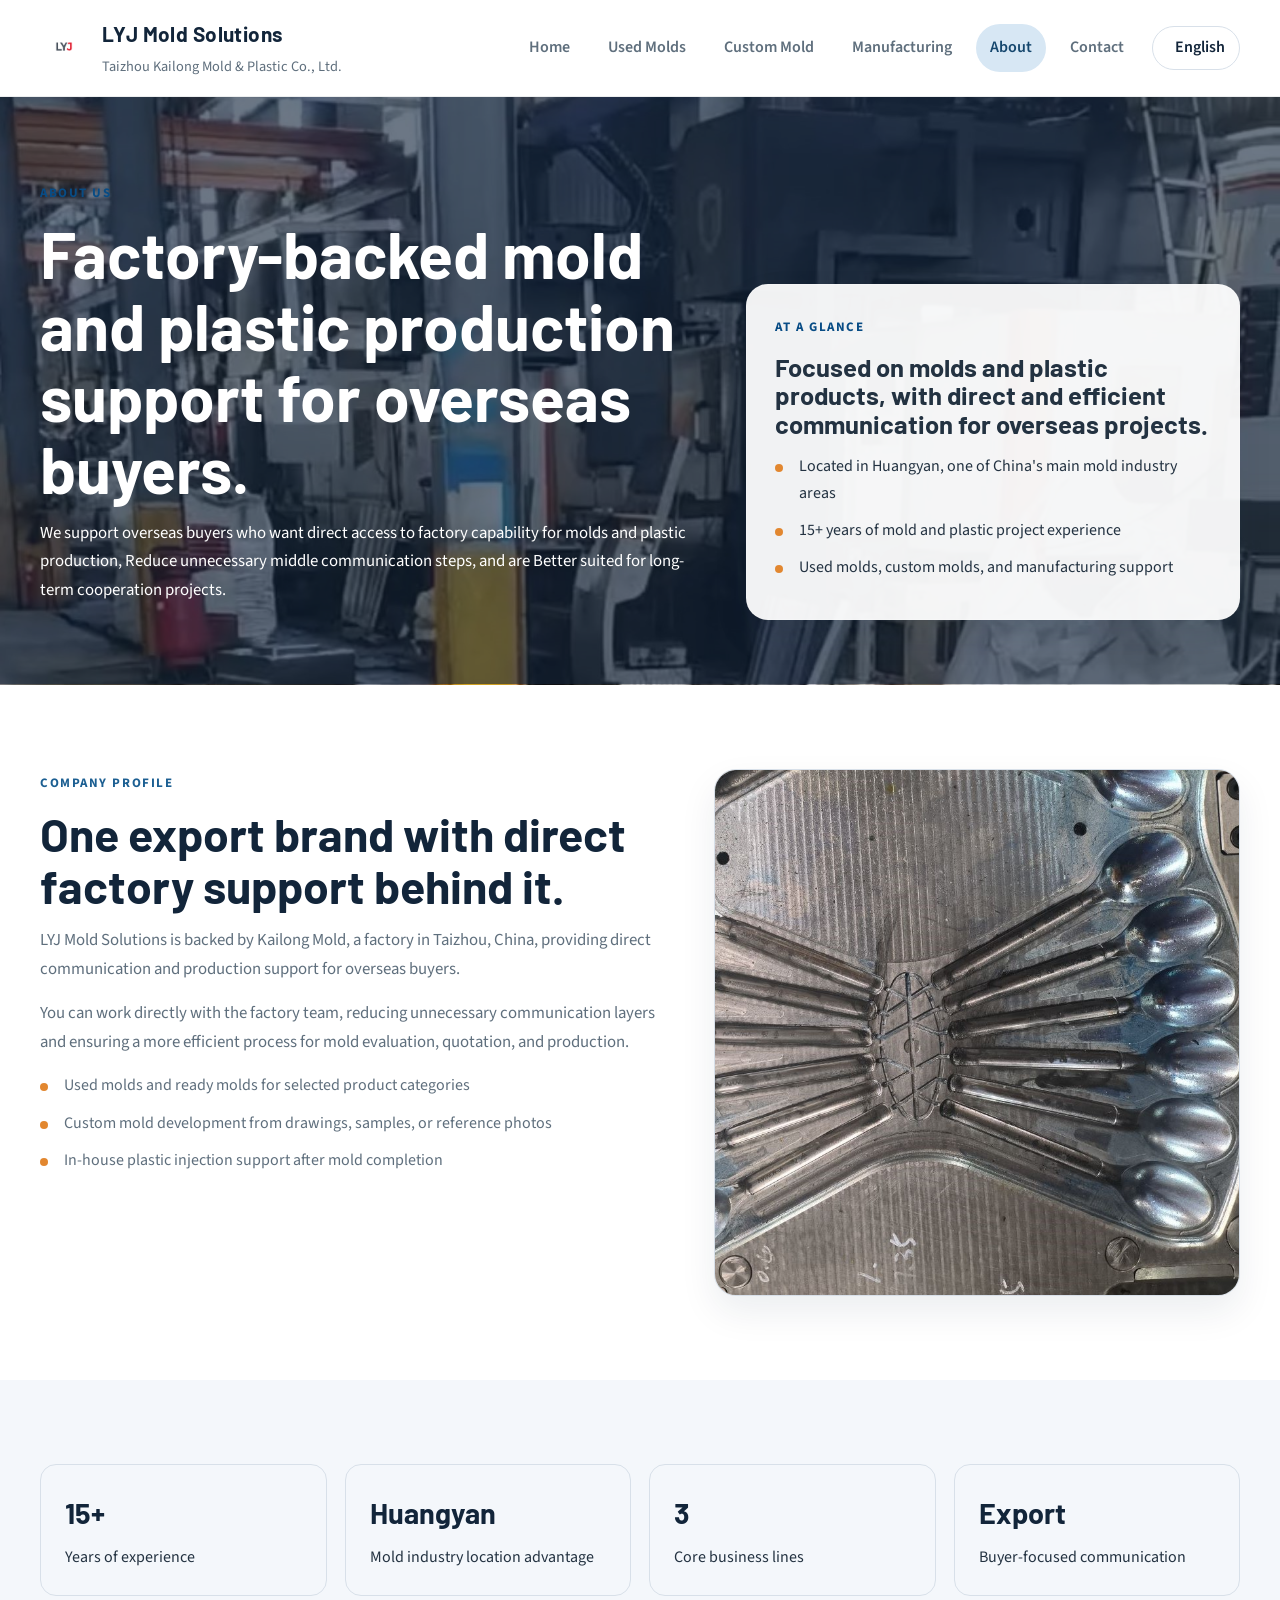
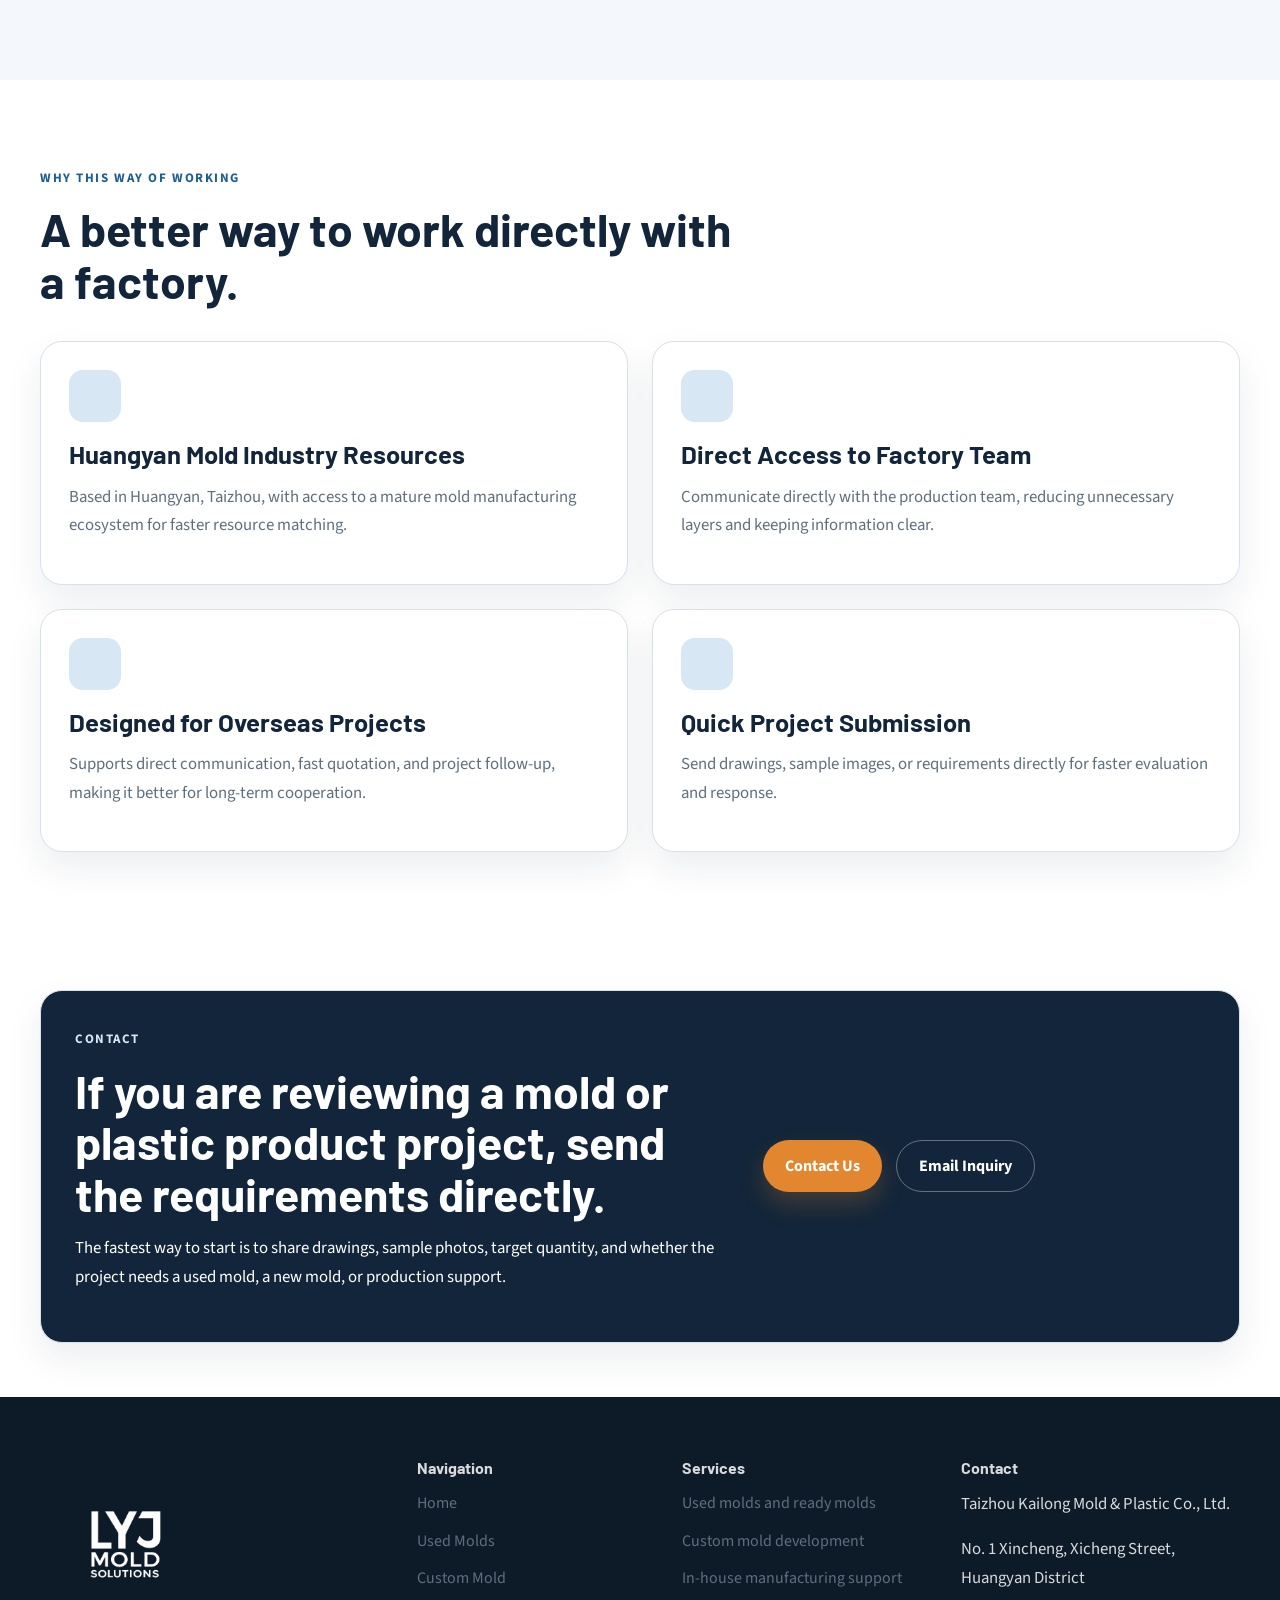
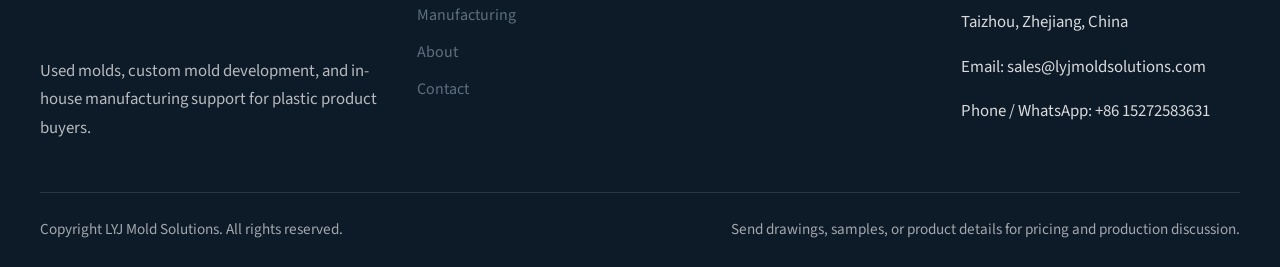
==== commit a415656d: "fix text" ====
--- a/about.html
+++ b/about.html
@@ -51,8 +51,8 @@
       <div class="site-container page-hero__layout">
         <div>
           <span class="eyebrow" data-i18n="hero_eyebrow">About Us</span>
-          <h1 data-i18n="hero_title">Practical mold solutions backed by a real factory company.</h1>
-          <p data-i18n="hero_text">LYJ Mold Solutions is the export-facing business brand. The factory entity behind it is Taizhou Kailong Mold &amp; Plastic Co., Ltd., based in Huangyan, Taizhou.</p>
+          <h1 data-i18n="hero_title">Factory-backed mold and plastic production support for overseas buyers.</h1>
+          <p data-i18n="hero_text">We support overseas buyers who want direct access to factory capability for molds and plastic production, Reduce unnecessary middle communication steps, and are Better suited for long-term cooperation projects.</p>
         </div>
         <aside class="page-hero__card">
           <span class="eyebrow" data-i18n="hero_card_eyebrow">At a Glance</span>
@@ -71,9 +71,9 @@
         <div class="split-layout">
           <div>
             <span class="eyebrow" data-i18n="profile_eyebrow">Company Profile</span>
-            <h2 data-i18n="profile_title">One export brand with factory-based support behind it.</h2>
-            <p data-i18n="profile_text_1">LYJ Mold Solutions is used for overseas communication and business presentation. The actual manufacturing support comes from Taizhou Kailong Mold &amp; Plastic Co., Ltd.</p>
-            <p data-i18n="profile_text_2">This structure helps buyers understand who they are working with while keeping the factory identity visible and credible.</p>
+            <h2 data-i18n="profile_title">One export brand with direct factory support behind it.</h2>
+            <p data-i18n="profile_text_1">LYJ Mold Solutions is the export-facing business brand for overseas buyers. The factory support comes from Taizhou Kailong Mold &amp; Plastic Co., Ltd. in Huangyan, Taizhou.</p>
+            <p data-i18n="profile_text_2">This gives buyers a clear contact point while keeping the real factory identity visible, so mold evaluation, quotation, and production discussion can move faster.</p>
             <ul class="check-list">
               <li data-i18n="profile_item_1">Used molds and ready molds for selected product categories</li>
               <li data-i18n="profile_item_2">Custom mold development from drawings, samples, or reference photos</li>
@@ -219,17 +219,17 @@
 window.pageTranslations = {
   en: {
     hero_eyebrow: "About Us",
-    hero_title: "Practical mold solutions backed by a real factory company.",
-    hero_text: "LYJ Mold Solutions is the export-facing business brand. The factory entity behind it is Taizhou Kailong Mold & Plastic Co., Ltd., based in Huangyan, Taizhou.",
+    hero_title: "Factory-backed mold and plastic production support for overseas buyers.",
+    hero_text: "We support overseas buyers who want direct access to factory capability for molds and plastic production, Reduce unnecessary middle communication steps, and are Better suited for long-term cooperation projects.",
     hero_card_eyebrow: "At a Glance",
-    hero_card_title: "Focused on molds, plastic products, and clear export communication.",
+    hero_card_title: "Focused on molds and plastic products, with direct and efficient communication for overseas projects.",
     hero_card_item_1: "Located in Huangyan, one of China's main mold industry areas",
     hero_card_item_2: "15+ years of mold and plastic project experience",
     hero_card_item_3: "Used molds, custom molds, and manufacturing support",
     profile_eyebrow: "Company Profile",
-    profile_title: "One export brand with factory-based support behind it.",
-    profile_text_1: "LYJ Mold Solutions is used for overseas communication and business presentation. The actual manufacturing support comes from Taizhou Kailong Mold & Plastic Co., Ltd.",
-    profile_text_2: "This structure helps buyers understand who they are working with while keeping the factory identity visible and credible.",
+    profile_title: "One export brand with direct factory support behind it.",
+    profile_text_1: "LYJ Mold Solutions is backed by Kailong Mold, a factory in Taizhou, China, providing direct communication and production support for overseas buyers.",
+    profile_text_2: "You can work directly with the factory team, reducing unnecessary communication layers and ensuring a more efficient process for mold evaluation, quotation, and production.",
     profile_item_1: "Used molds and ready molds for selected product categories",
     profile_item_2: "Custom mold development from drawings, samples, or reference photos",
     profile_item_3: "In-house plastic injection support after mold completion",
@@ -241,16 +241,16 @@
     stat_3_label: "Core business lines",
     stat_4_value: "Export",
     stat_4_label: "Buyer-focused communication",
-    trust_eyebrow: "Why Clients Work With Us",
-    trust_title: "Clear structure, practical communication, and factory support.",
-    trust_card_1_title: "Huangyan advantage",
-    trust_card_1_text: "Being based in Huangyan helps connect the company to a mature mold manufacturing supply base.",
-    trust_card_2_title: "Factory-based service",
-    trust_card_2_text: "The website is backed by actual mold and plastic production capability, not just trading language.",
-    trust_card_3_title: "Export project support",
-    trust_card_3_text: "Communication is organized for overseas buyers who need direct answers, quotations, and project follow-up.",
-    trust_card_4_title: "Inquiry ready",
-    trust_card_4_text: "Buyers can quickly send drawings, sample photos, mold requests, or production requirements.",
+    trust_eyebrow: "Why This Way of Working",
+    trust_title: "A better way to work directly with a factory.",
+    trust_card_1_title: "Huangyan Mold Industry Resources",
+    trust_card_1_text: "Based in Huangyan, Taizhou, with access to a mature mold manufacturing ecosystem for faster resource matching.",
+    trust_card_2_title: "Direct Access to Factory Team",
+    trust_card_2_text: "Communicate directly with the production team, reducing unnecessary layers and keeping information clear.",
+    trust_card_3_title: "Designed for Overseas Projects",
+    trust_card_3_text: "Supports direct communication, fast quotation, and project follow-up, making it better for long-term cooperation.",
+    trust_card_4_title: "Quick Project Submission",
+    trust_card_4_text: "Send drawings, sample images, or requirements directly for faster evaluation and response.",
     cta_eyebrow: "Contact",
     cta_title: "If you are reviewing a mold or plastic product project, send the requirements directly.",
     cta_text: "The fastest way to start is to share drawings, sample photos, target quantity, and whether the project needs a used mold, a new mold, or production support.",
@@ -259,17 +259,17 @@
   },
   zh: {
     hero_eyebrow: "关于我们",
-    hero_title: "务实的模具解决方案，背后是实际工厂支持。",
-    hero_text: "LYJ Mold Solutions 是对外业务品牌，背后的工厂实体是位于台州黄岩的台州凯隆模具塑料有限公司。",
+    hero_title: "面向海外买家的工厂支持型模具与塑料生产服务。",
+    hero_text: "我们为希望直接了解工厂能力的海外买家提供模具和塑料生产支持，减少中间沟通环节，更适合长期合作项目。",
     hero_card_eyebrow: "快速了解",
-    hero_card_title: "专注模具、塑料产品与清晰的出口沟通。",
+    hero_card_title: "专注模具与塑料产品，提供直接高效的海外项目沟通。",
     hero_card_item_1: "位于黄岩，中国主要模具产业区之一",
     hero_card_item_2: "拥有 15 年以上模具与塑料项目经验",
     hero_card_item_3: "覆盖二手模具、定制模具和生产支持",
     profile_eyebrow: "公司概况",
-    profile_title: "一个出口品牌，背后有工厂能力支撑。",
-    profile_text_1: "LYJ Mold Solutions 用于海外沟通和业务展示，实际制造支持来自台州凯隆模具塑料有限公司。",
-    profile_text_2: "这种结构便于买家理解合作对象，同时让工厂背景保持清晰可信。",
+    profile_title: "一个出口品牌，背后有直接工厂支持。",
+    profile_text_1: "LYJ Mold Solutions 由台州本地凯隆模具工厂支持，专注为海外客户提供模具与塑料产品的直接沟通与生产对接。",
+    profile_text_2: "您可以直接与工厂团队沟通项目需求，减少中间沟通环节，直面工厂，无中间商转包，让模具评估、报价和生产推进更加高效。",
     profile_item_1: "针对部分产品分类提供二手模具和现成模具",
     profile_item_2: "可根据图纸、样品或参考图开发定制模具",
     profile_item_3: "模具完成后可继续提供厂内注塑支持",
@@ -281,16 +281,16 @@
     stat_3_label: "核心业务线",
     stat_4_value: "出口",
     stat_4_label: "以买家为中心的沟通方式",
-    trust_eyebrow: "客户为何合作",
-    trust_title: "结构清晰、沟通务实、背后有工厂支持。",
-    trust_card_1_title: "黄岩优势",
-    trust_card_1_text: "位于黄岩有助于依托成熟的模具制造产业资源。",
-    trust_card_2_title: "工厂型服务",
-    trust_card_2_text: "网站背后是实际模具与塑料生产能力，而不只是贸易表达。",
-    trust_card_3_title: "出口项目支持",
-    trust_card_3_text: "沟通方式更适合需要直接答复、报价和项目跟进的海外买家。",
-    trust_card_4_title: "便于询盘",
-    trust_card_4_text: "买家可以快速发送图纸、样品图、模具需求或生产要求。",
+    trust_eyebrow: "为什么选择这种合作方式",
+    trust_title: "更适合直接与工厂合作的项目方式。",
+    trust_card_1_title: "黄岩模具产业资源",
+    trust_card_1_text: "依托台州黄岩成熟的模具制造体系，便于快速匹配加工与配套资源。",
+    trust_card_2_title: "直接对接工厂生产团队",
+    trust_card_2_text: "项目沟通直接连接生产端，减少中间沟通环节，信息更清晰。",
+    trust_card_3_title: "适合海外项目沟通方式",
+    trust_card_3_text: "支持直接沟通、快速报价与项目跟进，更适合长期合作项目。",
+    trust_card_4_title: "快速发送项目需求",
+    trust_card_4_text: "可直接发送图纸、样品图或需求说明，便于我们更快评估与回复。",
     cta_eyebrow: "联系",
     cta_title: "如果您正在评估模具或塑料产品项目，可直接发送需求。",
     cta_text: "最快的方式是发送图纸、样品图片、目标数量，以及您需要的是二手模具、新模具还是生产支持。",
--- a/css/site.css
+++ b/css/site.css
@@ -429,7 +429,7 @@
 
 .page-hero--image .eyebrow,
 .hero--image .eyebrow {
-  color: #d7e7f4;
+  color: #084c85;
 }
 
 .page-hero__layout {
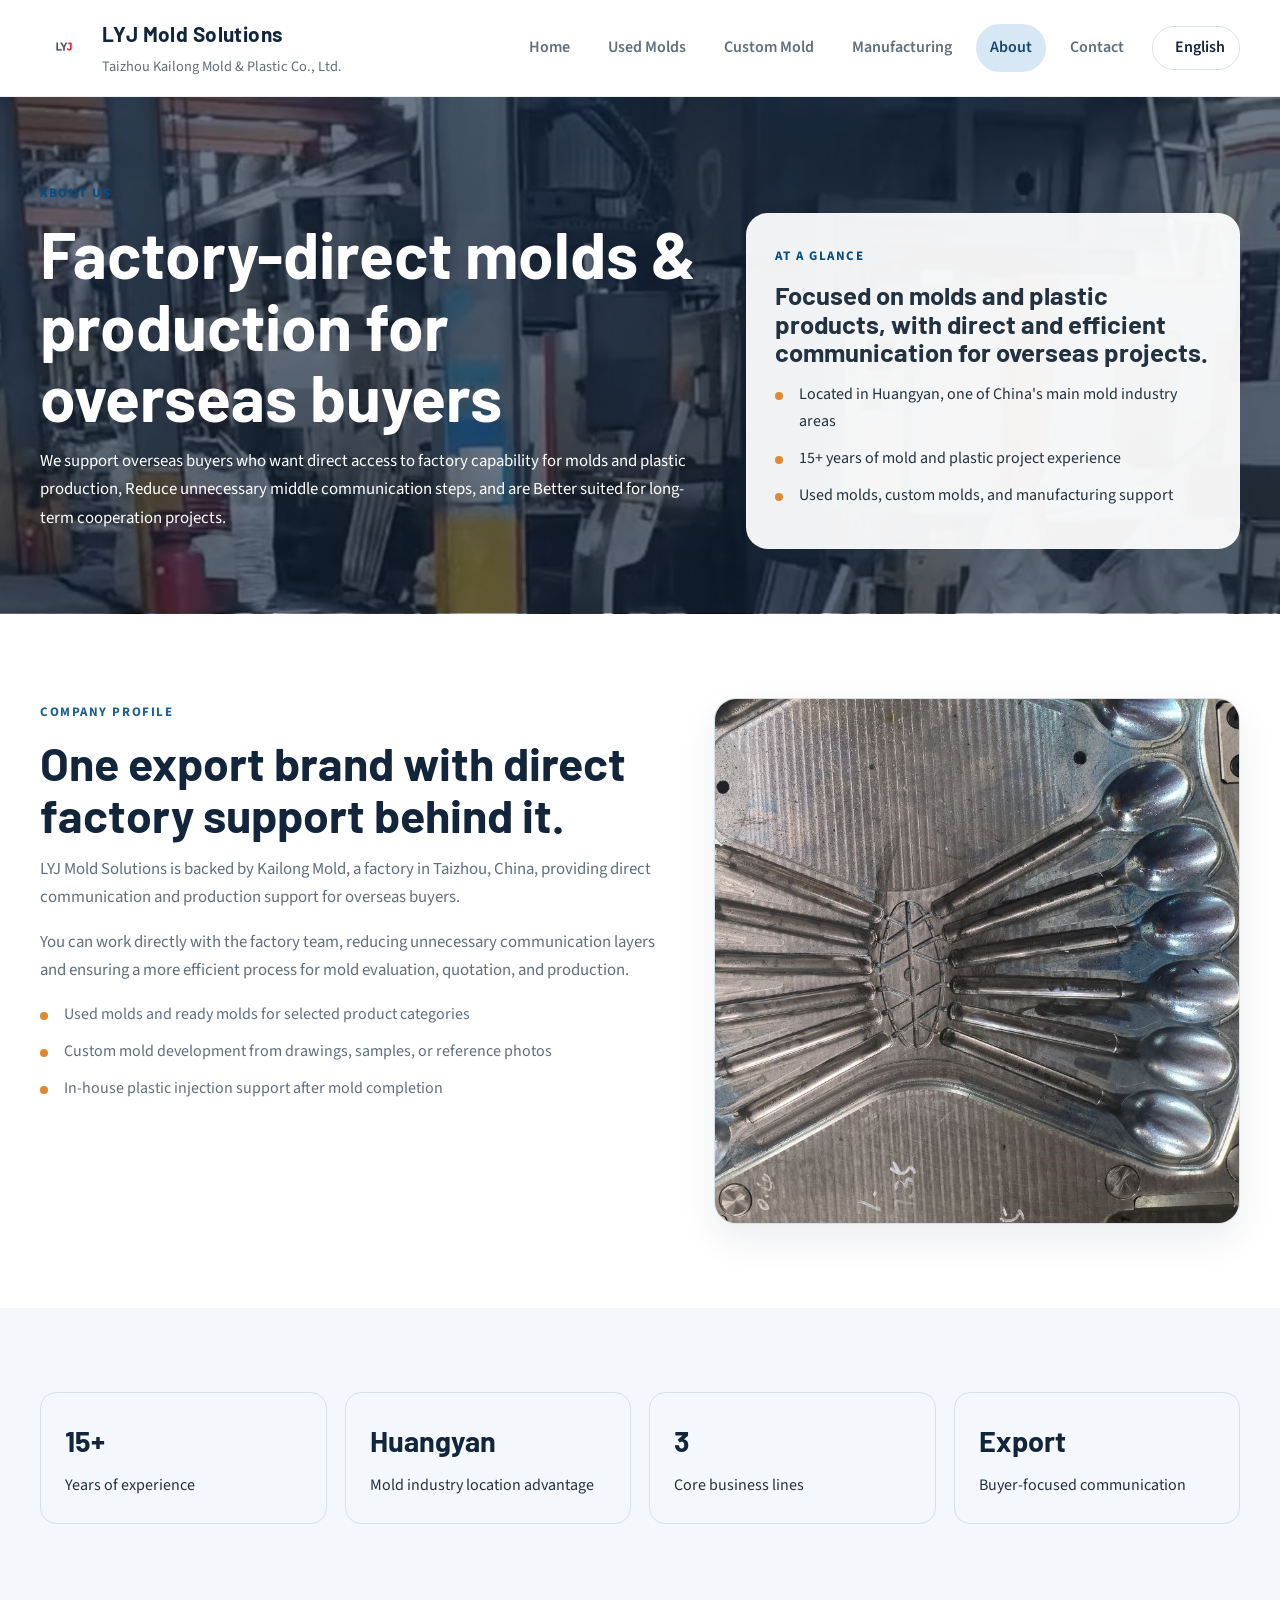
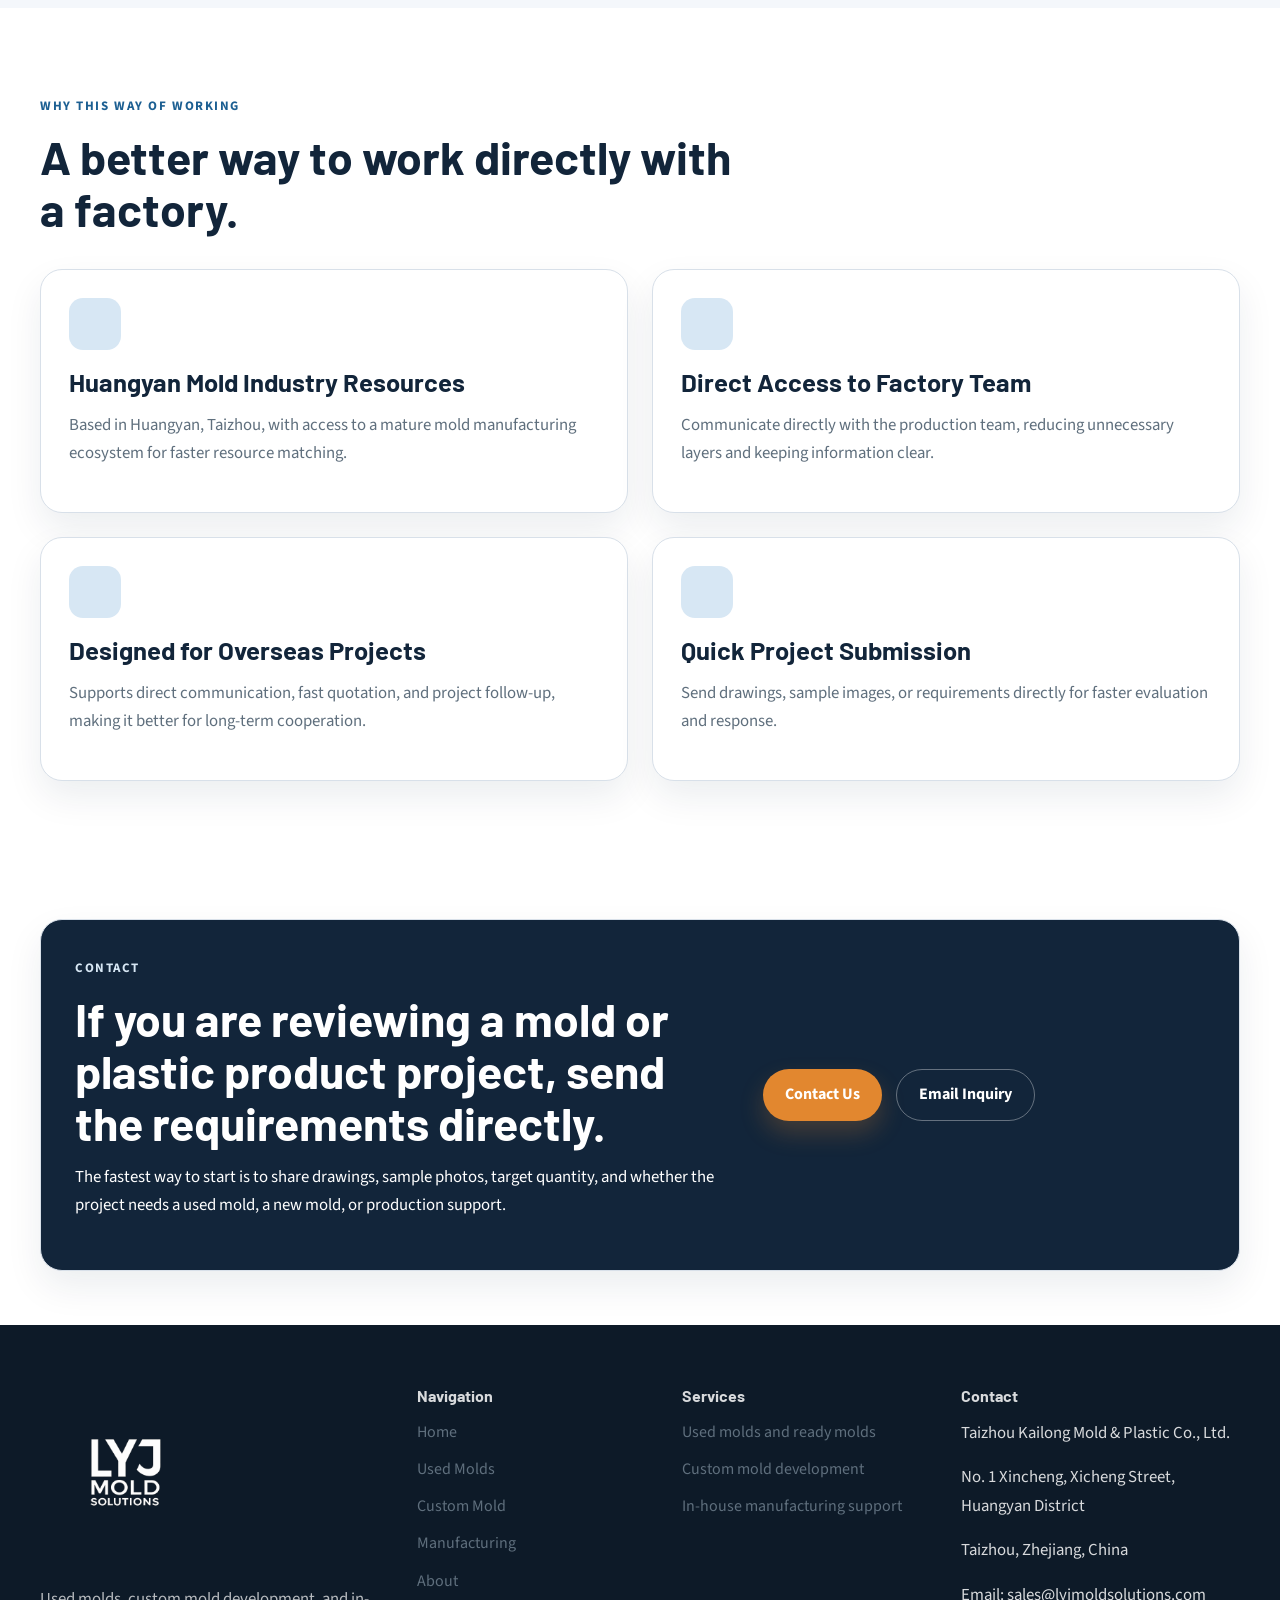
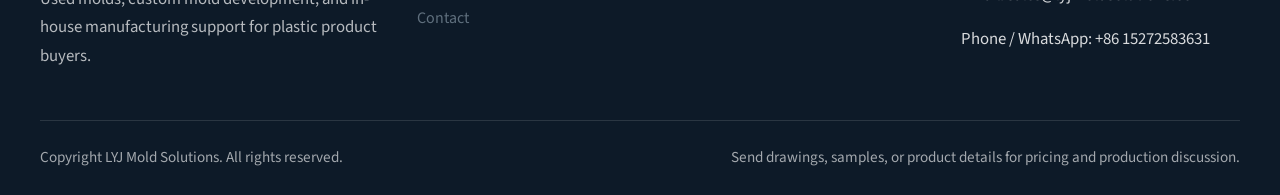
==== commit 22e5a2bf: "plus web" ====
--- a/about.html
+++ b/about.html
@@ -219,7 +219,7 @@
 window.pageTranslations = {
   en: {
     hero_eyebrow: "About Us",
-    hero_title: "Factory-backed mold and plastic production support for overseas buyers.",
+    hero_title: "Factory-direct molds & production for overseas buyers",
     hero_text: "We support overseas buyers who want direct access to factory capability for molds and plastic production, Reduce unnecessary middle communication steps, and are Better suited for long-term cooperation projects.",
     hero_card_eyebrow: "At a Glance",
     hero_card_title: "Focused on molds and plastic products, with direct and efficient communication for overseas projects.",
@@ -259,7 +259,7 @@
   },
   zh: {
     hero_eyebrow: "关于我们",
-    hero_title: "面向海外买家的工厂支持型模具与塑料生产服务。",
+    hero_title: "面向海外的工厂直供模具与生产服务",
     hero_text: "我们为希望直接了解工厂能力的海外买家提供模具和塑料生产支持，减少中间沟通环节，更适合长期合作项目。",
     hero_card_eyebrow: "快速了解",
     hero_card_title: "专注模具与塑料产品，提供直接高效的海外项目沟通。",
